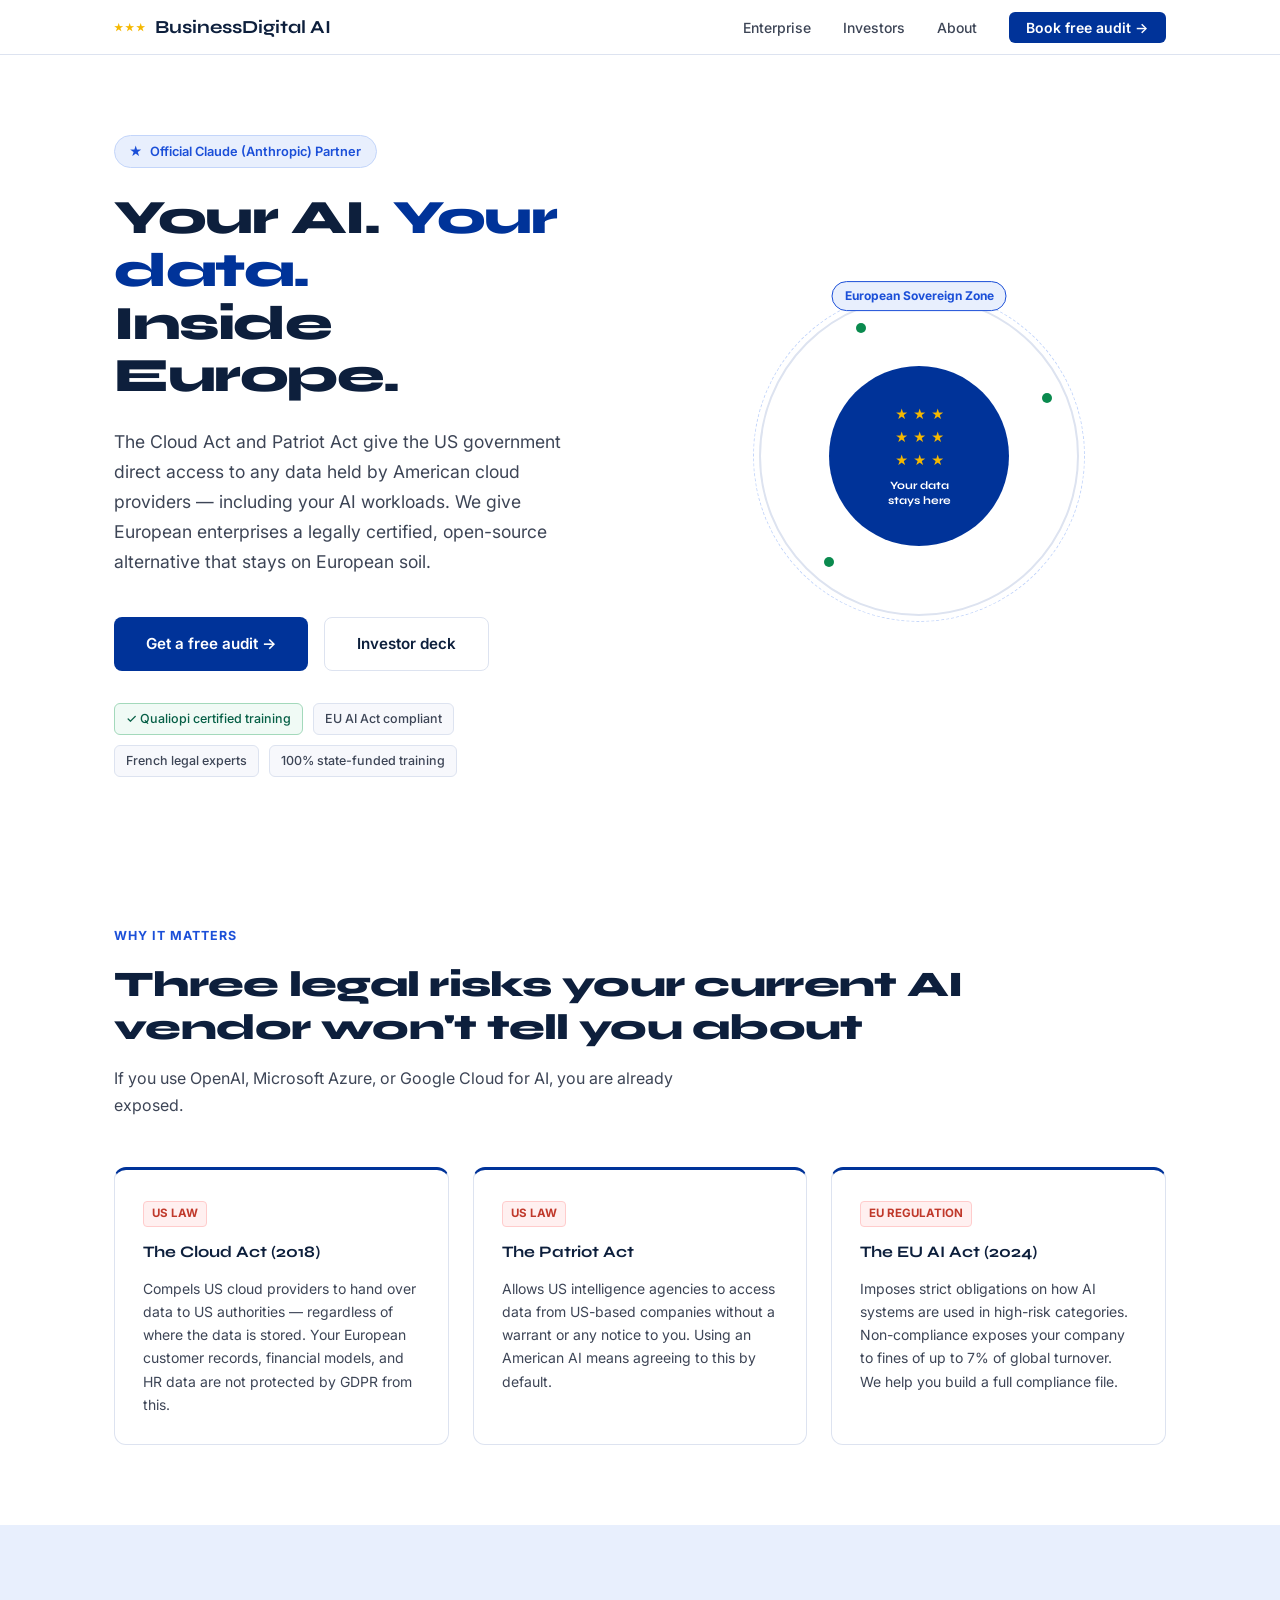
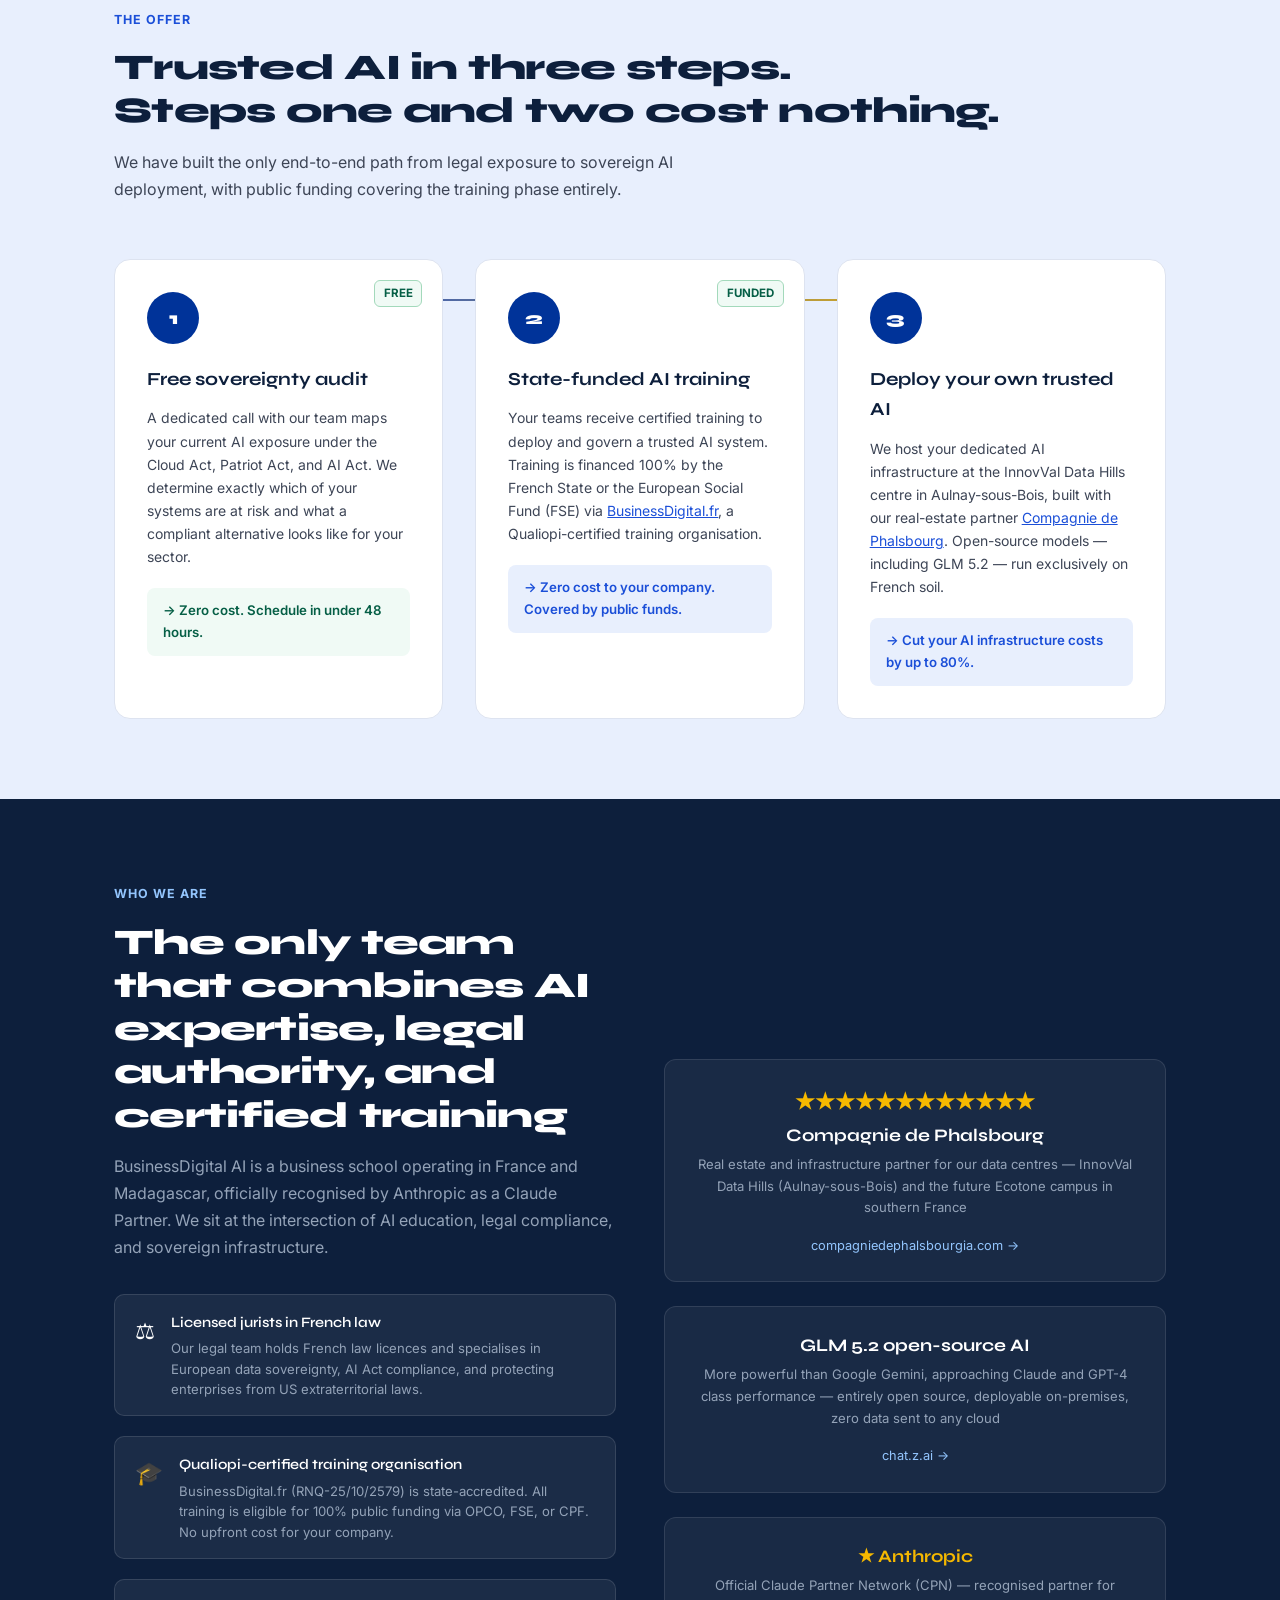
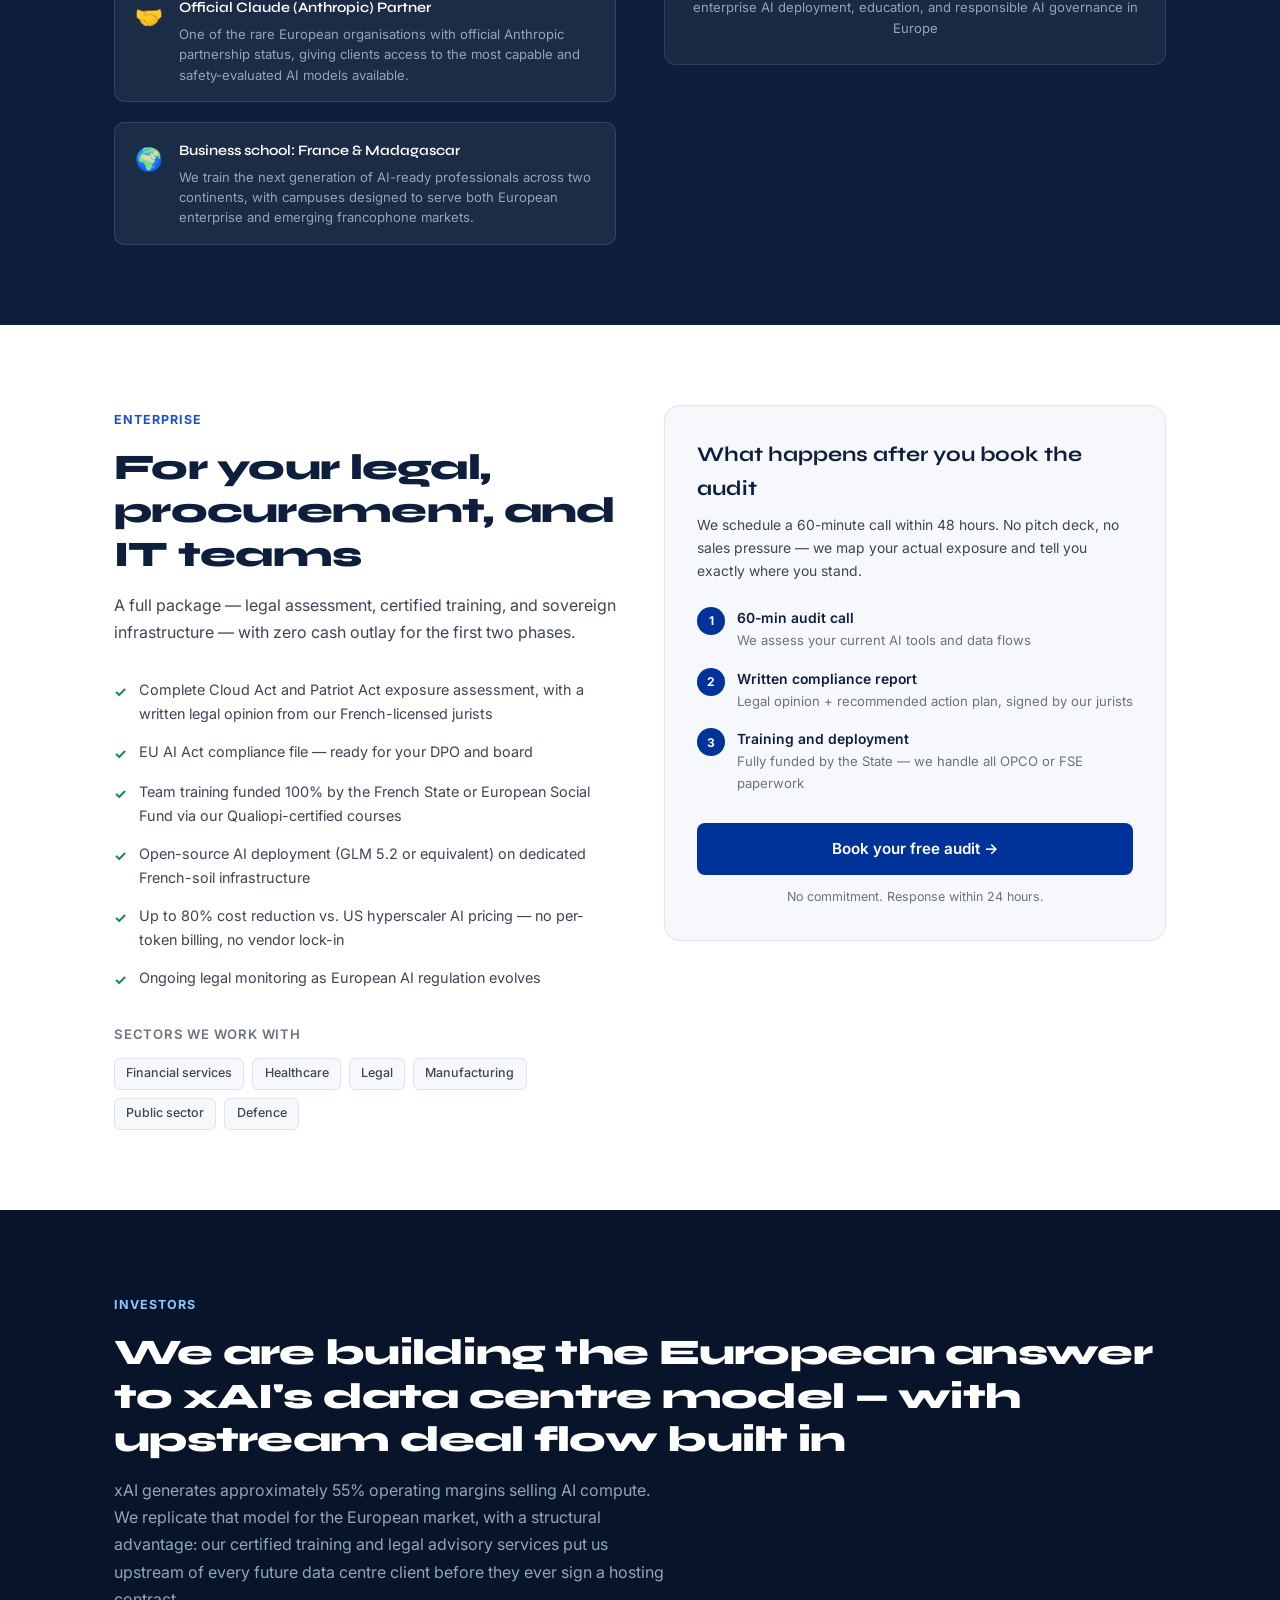
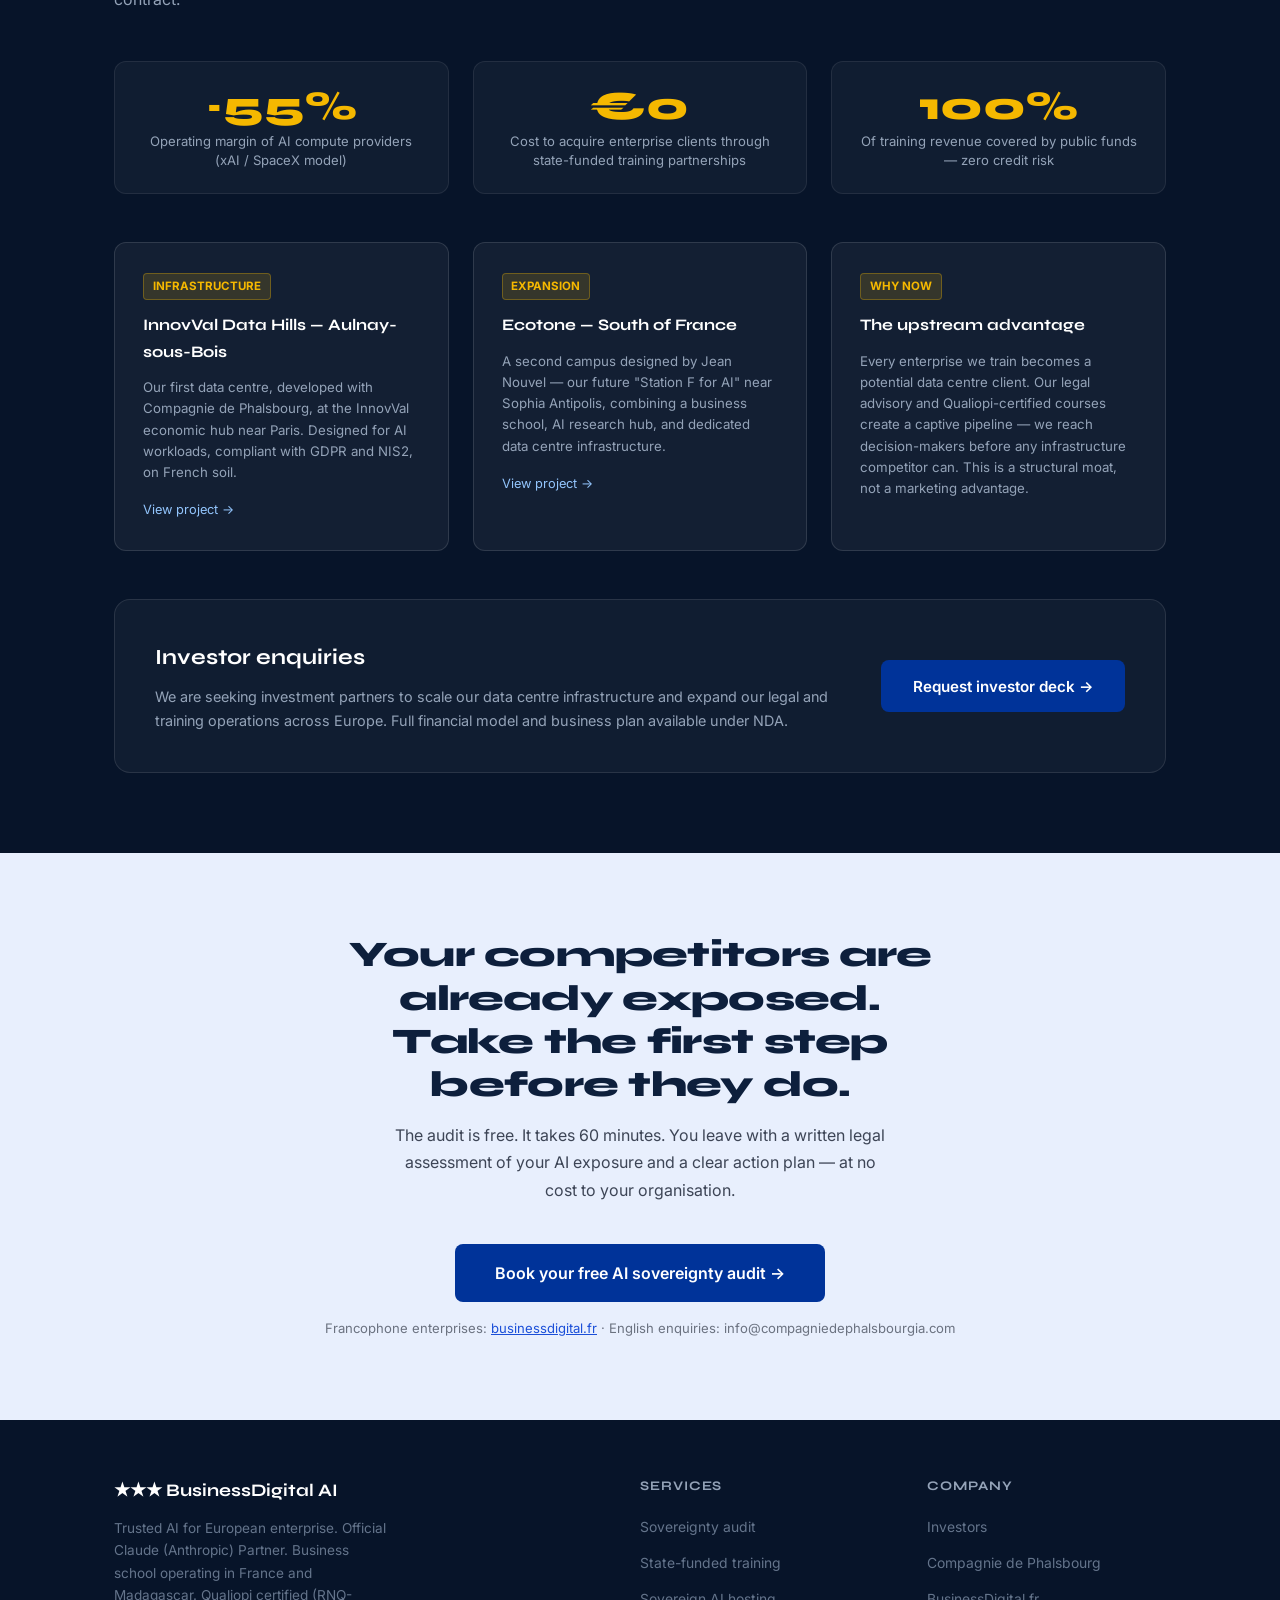
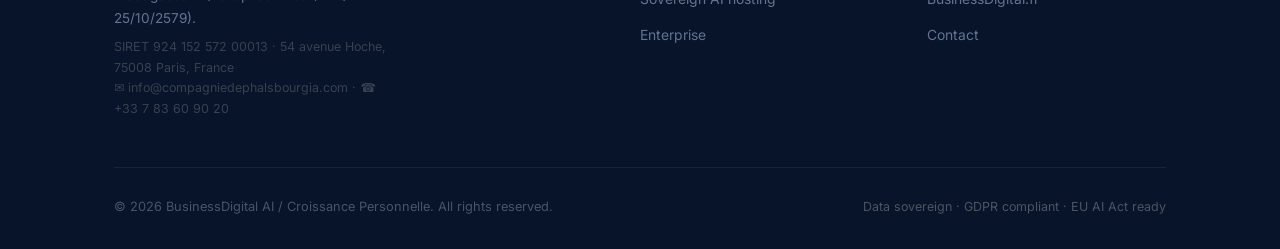
==== index.html @ 19d7f1d3 "feat: initial businessdigitalai.com landing page" ====
<!DOCTYPE html>
<html lang="en">
<head>
<meta charset="UTF-8">
<meta name="viewport" content="width=device-width, initial-scale=1.0">
<title>BusinessDigital AI — Trusted AI for European Enterprise</title>
<link rel="preconnect" href="https://fonts.googleapis.com">
<link rel="preconnect" href="https://fonts.gstatic.com" crossorigin>
<link href="https://fonts.googleapis.com/css2?family=Syne:wght@400;600;700;800&family=Inter:wght@300;400;500;600&display=swap" rel="stylesheet">
<style>
*,*::before,*::after{box-sizing:border-box;margin:0;padding:0}
:root{
  --navy:#0d1f3c;
  --eu-blue:#003399;
  --eu-gold:#f5b800;
  --cobalt:#1b4fd8;
  --sky:#e8effd;
  --paper:#f7f8fc;
  --body:#3d4556;
  --muted:#6b7280;
  --border:#dde3f0;
  --white:#ffffff;
  --green:#0a8a4e;
  --red:#c0392b;
}
html{scroll-behavior:smooth}
body{font-family:'Inter',system-ui,sans-serif;color:var(--navy);background:var(--paper);line-height:1.65;-webkit-font-smoothing:antialiased}
h1,h2,h3,h4,.display{font-family:'Syne',sans-serif}
img{max-width:100%;display:block}
a{color:inherit}

/* Layout */
.container{max-width:1100px;margin:0 auto;padding:0 1.5rem}
.section{padding:5rem 0}
.section--white{background:var(--white)}
.section--sky{background:var(--sky)}
.section--navy{background:var(--navy);color:var(--white)}
.section--dark{background:#071429;color:var(--white)}

/* Nav */
nav{background:var(--white);border-bottom:1px solid var(--border);position:sticky;top:0;z-index:100;padding:.75rem 0}
.nav-inner{display:flex;align-items:center;justify-content:space-between;gap:1.5rem}
.nav-logo{font-family:'Syne',sans-serif;font-weight:700;font-size:1.15rem;color:var(--navy);text-decoration:none;display:flex;align-items:center;gap:.6rem}
.nav-logo .eu-flag{display:flex;align-items:center;gap:2px}
.nav-logo .star{color:var(--eu-gold);font-size:.65rem}
.nav-links{display:flex;align-items:center;gap:2rem;list-style:none}
.nav-links a{text-decoration:none;font-size:.875rem;font-weight:500;color:var(--body);transition:color .15s}
.nav-links a:hover{color:var(--eu-blue)}
.nav-cta{background:var(--eu-blue);color:var(--white)!important;padding:.45rem 1.1rem;border-radius:6px;font-weight:600!important;transition:background .15s!important}
.nav-cta:hover{background:#0028a0!important}

/* Hero */
.hero{padding:5rem 0 4rem;background:var(--white)}
.hero-inner{display:grid;grid-template-columns:1fr 1fr;gap:4rem;align-items:center}
.hero-eyebrow{display:inline-flex;align-items:center;gap:.5rem;background:var(--sky);border:1px solid #c3d5fa;border-radius:100px;padding:.3rem .9rem;font-size:.8rem;font-weight:600;color:var(--cobalt);margin-bottom:1.5rem}
.hero h1{font-size:3rem;font-weight:800;line-height:1.1;color:var(--navy);letter-spacing:-.03em;margin-bottom:1.5rem}
.hero h1 em{font-style:normal;color:var(--eu-blue)}
.hero-sub{font-size:1.1rem;color:var(--body);line-height:1.7;margin-bottom:2.5rem;max-width:480px}
.hero-actions{display:flex;gap:1rem;flex-wrap:wrap}
.btn-primary{background:var(--eu-blue);color:var(--white);padding:.85rem 2rem;border-radius:8px;text-decoration:none;font-weight:600;font-size:.95rem;display:inline-flex;align-items:center;gap:.5rem;transition:background .15s;border:none;cursor:pointer}
.btn-primary:hover{background:#0028a0}
.btn-secondary{background:transparent;color:var(--navy);padding:.85rem 2rem;border-radius:8px;text-decoration:none;font-weight:600;font-size:.95rem;border:1.5px solid var(--border);display:inline-flex;align-items:center;gap:.5rem;transition:border-color .15s}
.btn-secondary:hover{border-color:var(--cobalt)}
.hero-badges{display:flex;flex-wrap:wrap;gap:.6rem;margin-top:2rem}
.badge{display:inline-flex;align-items:center;gap:.35rem;background:var(--paper);border:1px solid var(--border);border-radius:6px;padding:.3rem .7rem;font-size:.78rem;color:var(--body);font-weight:500}
.badge--green{background:#f0faf5;border-color:#a3d9bb;color:#065f46}

/* Shield visual */
.shield-wrap{position:relative;display:flex;align-items:center;justify-content:center}
.shield-outer{width:320px;height:320px;border-radius:50%;border:2px solid var(--border);position:relative;display:flex;align-items:center;justify-content:center;animation:rotate-slow 20s linear infinite}
.shield-outer::before{content:'';position:absolute;inset:-8px;border-radius:50%;border:1.5px dashed #c3d5fa}
.shield-label{position:absolute;top:0;left:50%;transform:translateX(-50%) translateY(-50%);background:var(--sky);border:1.5px solid var(--cobalt);border-radius:100px;padding:.25rem .75rem;font-size:.75rem;font-weight:700;color:var(--cobalt);white-space:nowrap}
.shield-inner{width:180px;height:180px;background:var(--eu-blue);border-radius:50%;display:flex;flex-direction:column;align-items:center;justify-content:center;gap:.5rem;position:relative;z-index:2}
.shield-stars{display:grid;grid-template-columns:repeat(3,1fr);gap:2px;width:52px;place-items:center}
.shield-star{color:var(--eu-gold);font-size:.8rem}
.shield-label-inner{color:var(--white);font-size:.7rem;font-weight:700;text-align:center;line-height:1.3;font-family:'Syne',sans-serif}
.data-dot{position:absolute;width:10px;height:10px;border-radius:50%;background:var(--green)}
@keyframes rotate-slow{from{transform:rotate(0deg)}to{transform:rotate(360deg)}}
.data-dot-1{top:8%;left:30%;animation:pulse-dot 2s ease-in-out infinite}
.data-dot-2{top:30%;right:8%;animation:pulse-dot 2s ease-in-out .5s infinite}
.data-dot-3{bottom:15%;left:20%;animation:pulse-dot 2s ease-in-out 1s infinite}
@keyframes pulse-dot{0%,100%{opacity:.4;transform:scale(.8)}50%{opacity:1;transform:scale(1.2)}}
.threat-cross{position:absolute;width:10px;height:10px;color:var(--red);font-size:1rem;font-weight:700;font-family:'Syne',sans-serif;line-height:1}

/* Threat section */
.threat-grid{display:grid;grid-template-columns:repeat(3,1fr);gap:1.5rem;margin-top:3rem}
.threat-card{background:var(--white);border:1px solid var(--border);border-radius:12px;padding:1.75rem;border-top:3px solid var(--eu-blue)}
.threat-card h3{font-size:1rem;font-weight:700;color:var(--navy);margin-bottom:.75rem}
.threat-card p{font-size:.875rem;color:var(--body);line-height:1.65}
.threat-tag{display:inline-block;background:#fff0f0;border:1px solid #fcc;color:var(--red);border-radius:4px;padding:.15rem .5rem;font-size:.72rem;font-weight:700;margin-bottom:.75rem}

/* 3 steps */
.steps-grid{display:grid;grid-template-columns:repeat(3,1fr);gap:2rem;margin-top:3.5rem;position:relative}
.steps-grid::before{content:'';position:absolute;top:2.5rem;left:15%;right:15%;height:2px;background:linear-gradient(90deg,var(--cobalt) 0%,var(--eu-gold) 100%);z-index:0}
.step-card{background:var(--white);border:1px solid var(--border);border-radius:16px;padding:2rem;position:relative;z-index:1;transition:box-shadow .2s}
.step-card:hover{box-shadow:0 8px 32px rgba(13,31,60,.08)}
.step-number{width:52px;height:52px;border-radius:50%;background:var(--eu-blue);color:var(--white);font-family:'Syne',sans-serif;font-weight:800;font-size:1.1rem;display:flex;align-items:center;justify-content:center;margin-bottom:1.25rem}
.step-free{position:absolute;top:1.25rem;right:1.25rem;background:#f0faf5;border:1px solid #a3d9bb;color:#065f46;border-radius:6px;padding:.2rem .55rem;font-size:.72rem;font-weight:700}
.step-card h3{font-size:1.15rem;font-weight:700;color:var(--navy);margin-bottom:.75rem}
.step-card p{font-size:.875rem;color:var(--body);line-height:1.65}
.step-saving{margin-top:1.25rem;padding:.75rem 1rem;background:var(--sky);border-radius:8px;font-size:.83rem;color:var(--cobalt);font-weight:600}

/* Why us */
.why-grid{display:grid;grid-template-columns:1fr 1fr;gap:3rem;align-items:center}
.credential-list{display:flex;flex-direction:column;gap:1.25rem;margin-top:2rem}
.credential{display:flex;align-items:flex-start;gap:1rem;padding:1rem 1.25rem;background:rgba(255,255,255,.06);border:1px solid rgba(255,255,255,.12);border-radius:10px}
.credential-icon{font-size:1.4rem;flex-shrink:0;margin-top:2px}
.credential h4{font-size:.9rem;font-weight:600;color:var(--white);margin-bottom:.25rem}
.credential p{font-size:.82rem;color:#94a3b8;line-height:1.55}
.partner-logos{display:flex;flex-direction:column;gap:1.5rem}
.partner-logo-card{background:rgba(255,255,255,.05);border:1px solid rgba(255,255,255,.1);border-radius:12px;padding:1.5rem;text-align:center}
.partner-logo-card .partner-name{font-family:'Syne',sans-serif;font-weight:700;font-size:1.1rem;color:var(--white)}
.partner-logo-card .partner-desc{font-size:.82rem;color:#94a3b8;margin-top:.25rem}

/* Enterprise */
.enterprise-split{display:grid;grid-template-columns:1fr 1fr;gap:3rem;align-items:start}
.feature-list{list-style:none;display:flex;flex-direction:column;gap:.9rem;margin-top:2rem}
.feature-list li{display:flex;align-items:flex-start;gap:.75rem;font-size:.9rem;color:var(--body)}
.feature-list li::before{content:'✓';color:var(--green);font-weight:700;flex-shrink:0;margin-top:2px}
.cta-block{background:var(--sky);border:1.5px solid #c3d5fa;border-radius:16px;padding:2rem;margin-top:2rem}
.cta-block h3{font-size:1.2rem;font-weight:700;color:var(--navy);margin-bottom:.5rem}
.cta-block p{font-size:.875rem;color:var(--body);margin-bottom:1.5rem}

/* Investor */
.investor-grid{display:grid;grid-template-columns:repeat(3,1fr);gap:1.5rem;margin-top:3rem}
.inv-card{background:rgba(255,255,255,.05);border:1px solid rgba(255,255,255,.12);border-radius:12px;padding:1.75rem}
.inv-card h3{font-size:1rem;font-weight:700;color:var(--white);margin-bottom:.75rem}
.inv-card p{font-size:.83rem;color:#94a3b8;line-height:1.6}
.inv-card .inv-tag{display:inline-block;background:rgba(245,184,0,.15);border:1px solid rgba(245,184,0,.3);color:var(--eu-gold);border-radius:4px;padding:.2rem .55rem;font-size:.72rem;font-weight:700;margin-bottom:.75rem}
.stat-row{display:grid;grid-template-columns:repeat(3,1fr);gap:1.5rem;margin-top:3rem;text-align:center}
.stat-block{padding:1.5rem;background:rgba(255,255,255,.04);border-radius:12px;border:1px solid rgba(255,255,255,.08)}
.stat-num{font-family:'Syne',sans-serif;font-size:2.5rem;font-weight:800;color:var(--eu-gold);line-height:1}
.stat-label{font-size:.82rem;color:#94a3b8;margin-top:.4rem;line-height:1.4}

/* Section labels */
.section-label{display:inline-block;font-size:.78rem;font-weight:700;letter-spacing:.08em;text-transform:uppercase;color:var(--cobalt);margin-bottom:1rem}
.section-label--white{color:#93c5fd}
.section-h2{font-size:2.25rem;font-weight:800;line-height:1.2;color:var(--navy);letter-spacing:-.02em;margin-bottom:1rem}
.section-h2--white{color:var(--white)}
.section-sub{font-size:1rem;color:var(--body);max-width:560px;line-height:1.7}
.section-sub--white{color:#94a3b8}

/* Footer */
footer{background:#071429;padding:3.5rem 0 2rem}
.footer-inner{display:grid;grid-template-columns:2fr 1fr 1fr;gap:3rem;margin-bottom:3rem}
.footer-brand p{font-size:.85rem;color:#64748b;margin-top:.75rem;line-height:1.65;max-width:280px}
.footer-col h4{font-size:.82rem;font-weight:700;color:#94a3b8;text-transform:uppercase;letter-spacing:.07em;margin-bottom:1rem}
.footer-col ul{list-style:none;display:flex;flex-direction:column;gap:.6rem}
.footer-col ul a{text-decoration:none;font-size:.87rem;color:#64748b;transition:color .15s}
.footer-col ul a:hover{color:var(--white)}
.footer-bottom{border-top:1px solid rgba(255,255,255,.07);padding-top:1.75rem;display:flex;justify-content:space-between;align-items:center;flex-wrap:wrap;gap:1rem}
.footer-bottom p{font-size:.8rem;color:#475569}

/* Mobile */
@media(max-width:768px){
.hero-inner,.threat-grid,.steps-grid,.why-grid,.enterprise-split,.investor-grid,.stat-row,.footer-inner{grid-template-columns:1fr}
.hero h1{font-size:2.1rem}
.shield-wrap{display:none}
.steps-grid::before{display:none}
nav{padding:.6rem 0}
.nav-links{display:none}
}
</style>
</head>
<body>

<!-- NAV -->
<nav>
  <div class="container">
    <div class="nav-inner">
      <a href="#" class="nav-logo">
        <span class="eu-flag">
          <span class="star">★</span><span class="star">★</span><span class="star">★</span>
        </span>
        BusinessDigital AI
      </a>
      <ul class="nav-links">
        <li><a href="#enterprise">Enterprise</a></li>
        <li><a href="#investors">Investors</a></li>
        <li><a href="#about">About</a></li>
        <li><a href="https://businessdigital.fr" target="_blank" class="nav-cta">Book free audit →</a></li>
      </ul>
    </div>
  </div>
</nav>

<!-- HERO -->
<section class="hero">
  <div class="container">
    <div class="hero-inner">
      <div>
        <span class="hero-eyebrow">
          <span>★</span> Official Claude (Anthropic) Partner
        </span>
        <h1>Your AI. <em>Your data.</em><br>Inside Europe.</h1>
        <p class="hero-sub">The Cloud Act and Patriot Act give the US government direct access to any data held by American cloud providers — including your AI workloads. We give European enterprises a legally certified, open-source alternative that stays on European soil.</p>
        <div class="hero-actions">
          <a href="https://businessdigital.fr/contact" class="btn-primary">Get a free audit →</a>
          <a href="#investors" class="btn-secondary">Investor deck</a>
        </div>
        <div class="hero-badges">
          <span class="badge badge--green">✓ Qualiopi certified training</span>
          <span class="badge">EU AI Act compliant</span>
          <span class="badge">French legal experts</span>
          <span class="badge">100% state-funded training</span>
        </div>
      </div>
      <div class="shield-wrap">
        <div class="shield-outer">
          <div class="shield-inner">
            <div class="shield-stars">
              <span class="shield-star">★</span><span class="shield-star">★</span><span class="shield-star">★</span>
              <span class="shield-star">★</span><span class="shield-star">★</span><span class="shield-star">★</span>
              <span class="shield-star">★</span><span class="shield-star">★</span><span class="shield-star">★</span>
            </div>
            <span class="shield-label-inner">Your data<br>stays here</span>
          </div>
          <div class="data-dot data-dot-1" title="Secure data"></div>
          <div class="data-dot data-dot-2" title="Secure data"></div>
          <div class="data-dot data-dot-3" title="Secure data"></div>
        </div>
        <span class="shield-label">European Sovereign Zone</span>
      </div>
    </div>
  </div>
</section>

<!-- THREAT -->
<section class="section section--white">
  <div class="container">
    <span class="section-label">Why it matters</span>
    <h2 class="section-h2">Three legal risks your current AI vendor won't tell you about</h2>
    <p class="section-sub">If you use OpenAI, Microsoft Azure, or Google Cloud for AI, you are already exposed.</p>
    <div class="threat-grid">
      <div class="threat-card">
        <span class="threat-tag">US LAW</span>
        <h3>The Cloud Act (2018)</h3>
        <p>Compels US cloud providers to hand over data to US authorities — regardless of where the data is stored. Your European customer records, financial models, and HR data are not protected by GDPR from this.</p>
      </div>
      <div class="threat-card">
        <span class="threat-tag">US LAW</span>
        <h3>The Patriot Act</h3>
        <p>Allows US intelligence agencies to access data from US-based companies without a warrant or any notice to you. Using an American AI means agreeing to this by default.</p>
      </div>
      <div class="threat-card">
        <span class="threat-tag">EU REGULATION</span>
        <h3>The EU AI Act (2024)</h3>
        <p>Imposes strict obligations on how AI systems are used in high-risk categories. Non-compliance exposes your company to fines of up to 7% of global turnover. We help you build a full compliance file.</p>
      </div>
    </div>
  </div>
</section>

<!-- 3 STEPS -->
<section class="section section--sky" id="offer">
  <div class="container">
    <span class="section-label">The offer</span>
    <h2 class="section-h2">Trusted AI in three steps.<br>Steps one and two cost nothing.</h2>
    <p class="section-sub">We have built the only end-to-end path from legal exposure to sovereign AI deployment, with public funding covering the training phase entirely.</p>
    <div class="steps-grid">
      <div class="step-card">
        <span class="step-free">FREE</span>
        <div class="step-number">1</div>
        <h3>Free sovereignty audit</h3>
        <p>A dedicated call with our team maps your current AI exposure under the Cloud Act, Patriot Act, and AI Act. We determine exactly which of your systems are at risk and what a compliant alternative looks like for your sector.</p>
        <div class="step-saving" style="background:#f0faf5;color:#065f46;">→ Zero cost. Schedule in under 48 hours.</div>
      </div>
      <div class="step-card">
        <span class="step-free">FUNDED</span>
        <div class="step-number">2</div>
        <h3>State-funded AI training</h3>
        <p>Your teams receive certified training to deploy and govern a trusted AI system. Training is financed 100% by the French State or the European Social Fund (FSE) via <a href="https://businessdigital.fr" style="color:var(--cobalt)">BusinessDigital.fr</a>, a Qualiopi-certified training organisation.</p>
        <div class="step-saving">→ Zero cost to your company. Covered by public funds.</div>
      </div>
      <div class="step-card">
        <div class="step-number">3</div>
        <h3>Deploy your own trusted AI</h3>
        <p>We host your dedicated AI infrastructure at the InnovVal Data Hills centre in Aulnay-sous-Bois, built with our real-estate partner <a href="https://compagniedephalsbourgia.com" style="color:var(--cobalt)">Compagnie de Phalsbourg</a>. Open-source models — including GLM 5.2 — run exclusively on French soil.</p>
        <div class="step-saving">→ Cut your AI infrastructure costs by up to 80%.</div>
      </div>
    </div>
  </div>
</section>

<!-- ABOUT / WHY US -->
<section class="section section--navy" id="about">
  <div class="container">
    <div class="why-grid">
      <div>
        <span class="section-label section-label--white">Who we are</span>
        <h2 class="section-h2 section-h2--white">The only team that combines AI expertise, legal authority, and certified training</h2>
        <p class="section-sub section-sub--white" style="margin-top:1rem">BusinessDigital AI is a business school operating in France and Madagascar, officially recognised by Anthropic as a Claude Partner. We sit at the intersection of AI education, legal compliance, and sovereign infrastructure.</p>
        <div class="credential-list">
          <div class="credential">
            <span class="credential-icon">⚖️</span>
            <div>
              <h4>Licensed jurists in French law</h4>
              <p>Our legal team holds French law licences and specialises in European data sovereignty, AI Act compliance, and protecting enterprises from US extraterritorial laws.</p>
            </div>
          </div>
          <div class="credential">
            <span class="credential-icon">🎓</span>
            <div>
              <h4>Qualiopi-certified training organisation</h4>
              <p>BusinessDigital.fr (RNQ-25/10/2579) is state-accredited. All training is eligible for 100% public funding via OPCO, FSE, or CPF. No upfront cost for your company.</p>
            </div>
          </div>
          <div class="credential">
            <span class="credential-icon">🤝</span>
            <div>
              <h4>Official Claude (Anthropic) Partner</h4>
              <p>One of the rare European organisations with official Anthropic partnership status, giving clients access to the most capable and safety-evaluated AI models available.</p>
            </div>
          </div>
          <div class="credential">
            <span class="credential-icon">🌍</span>
            <div>
              <h4>Business school: France & Madagascar</h4>
              <p>We train the next generation of AI-ready professionals across two continents, with campuses designed to serve both European enterprise and emerging francophone markets.</p>
            </div>
          </div>
        </div>
      </div>
      <div class="partner-logos">
        <div class="partner-logo-card">
          <div class="partner-name" style="font-size:1.4rem;color:var(--eu-gold)">★★★★★★★★★★★★</div>
          <div class="partner-name">Compagnie de Phalsbourg</div>
          <div class="partner-desc">Real estate and infrastructure partner for our data centres — InnovVal Data Hills (Aulnay-sous-Bois) and the future Ecotone campus in southern France</div>
          <a href="https://compagniedephalsbourgia.com" style="display:inline-block;margin-top:1rem;font-size:.8rem;color:#93c5fd;text-decoration:none">compagniedephalsbourgia.com →</a>
        </div>
        <div class="partner-logo-card">
          <div class="partner-name">GLM 5.2 open-source AI</div>
          <div class="partner-desc">More powerful than Google Gemini, approaching Claude and GPT-4 class performance — entirely open source, deployable on-premises, zero data sent to any cloud</div>
          <a href="https://chat.z.ai" target="_blank" style="display:inline-block;margin-top:1rem;font-size:.8rem;color:#93c5fd;text-decoration:none">chat.z.ai →</a>
        </div>
        <div class="partner-logo-card">
          <div class="partner-name" style="color:var(--eu-gold)">★ Anthropic</div>
          <div class="partner-desc">Official Claude Partner Network (CPN) — recognised partner for enterprise AI deployment, education, and responsible AI governance in Europe</div>
        </div>
      </div>
    </div>
  </div>
</section>

<!-- ENTERPRISE -->
<section class="section section--white" id="enterprise">
  <div class="container">
    <div class="enterprise-split">
      <div>
        <span class="section-label">Enterprise</span>
        <h2 class="section-h2">For your legal, procurement, and IT teams</h2>
        <p class="section-sub">A full package — legal assessment, certified training, and sovereign infrastructure — with zero cash outlay for the first two phases.</p>
        <ul class="feature-list">
          <li>Complete Cloud Act and Patriot Act exposure assessment, with a written legal opinion from our French-licensed jurists</li>
          <li>EU AI Act compliance file — ready for your DPO and board</li>
          <li>Team training funded 100% by the French State or European Social Fund via our Qualiopi-certified courses</li>
          <li>Open-source AI deployment (GLM 5.2 or equivalent) on dedicated French-soil infrastructure</li>
          <li>Up to 80% cost reduction vs. US hyperscaler AI pricing — no per-token billing, no vendor lock-in</li>
          <li>Ongoing legal monitoring as European AI regulation evolves</li>
        </ul>
        <div style="margin-top:2rem">
          <p style="font-size:.82rem;font-weight:600;color:var(--muted);text-transform:uppercase;letter-spacing:.06em;margin-bottom:.75rem">Sectors we work with</p>
          <div style="display:flex;flex-wrap:wrap;gap:.5rem">
            <span class="badge">Financial services</span>
            <span class="badge">Healthcare</span>
            <span class="badge">Legal</span>
            <span class="badge">Manufacturing</span>
            <span class="badge">Public sector</span>
            <span class="badge">Defence</span>
          </div>
        </div>
      </div>
      <div>
        <div style="background:var(--paper);border:1px solid var(--border);border-radius:16px;padding:2rem;">
          <h3 style="font-family:'Syne',sans-serif;font-size:1.3rem;font-weight:700;margin-bottom:.5rem">What happens after you book the audit</h3>
          <p style="font-size:.87rem;color:var(--body);line-height:1.65;margin-bottom:1.5rem">We schedule a 60-minute call within 48 hours. No pitch deck, no sales pressure — we map your actual exposure and tell you exactly where you stand.</p>
          <div style="display:flex;flex-direction:column;gap:1rem;margin-bottom:1.75rem">
            <div style="display:flex;align-items:flex-start;gap:.75rem">
              <div style="width:28px;height:28px;border-radius:50%;background:var(--eu-blue);color:white;font-size:.75rem;font-weight:700;display:flex;align-items:center;justify-content:center;flex-shrink:0">1</div>
              <div><p style="font-size:.87rem;font-weight:600;color:var(--navy)">60-min audit call</p><p style="font-size:.82rem;color:var(--muted)">We assess your current AI tools and data flows</p></div>
            </div>
            <div style="display:flex;align-items:flex-start;gap:.75rem">
              <div style="width:28px;height:28px;border-radius:50%;background:var(--eu-blue);color:white;font-size:.75rem;font-weight:700;display:flex;align-items:center;justify-content:center;flex-shrink:0">2</div>
              <div><p style="font-size:.87rem;font-weight:600;color:var(--navy)">Written compliance report</p><p style="font-size:.82rem;color:var(--muted)">Legal opinion + recommended action plan, signed by our jurists</p></div>
            </div>
            <div style="display:flex;align-items:flex-start;gap:.75rem">
              <div style="width:28px;height:28px;border-radius:50%;background:var(--eu-blue);color:white;font-size:.75rem;font-weight:700;display:flex;align-items:center;justify-content:center;flex-shrink:0">3</div>
              <div><p style="font-size:.87rem;font-weight:600;color:var(--navy)">Training and deployment</p><p style="font-size:.82rem;color:var(--muted)">Fully funded by the State — we handle all OPCO or FSE paperwork</p></div>
            </div>
          </div>
          <a href="https://businessdigital.fr/contact" class="btn-primary" style="width:100%;justify-content:center">Book your free audit →</a>
          <p style="font-size:.78rem;color:var(--muted);text-align:center;margin-top:.75rem">No commitment. Response within 24 hours.</p>
        </div>
      </div>
    </div>
  </div>
</section>

<!-- INVESTOR -->
<section class="section section--dark" id="investors">
  <div class="container">
    <span class="section-label section-label--white">Investors</span>
    <h2 class="section-h2 section-h2--white">We are building the European answer to xAI's data centre model — with upstream deal flow built in</h2>
    <p class="section-sub section-sub--white">xAI generates approximately 55% operating margins selling AI compute. We replicate that model for the European market, with a structural advantage: our certified training and legal advisory services put us upstream of every future data centre client before they ever sign a hosting contract.</p>

    <div class="stat-row">
      <div class="stat-block">
        <div class="stat-num">~55%</div>
        <div class="stat-label">Operating margin of AI compute providers (xAI / SpaceX model)</div>
      </div>
      <div class="stat-block">
        <div class="stat-num">€0</div>
        <div class="stat-label">Cost to acquire enterprise clients through state-funded training partnerships</div>
      </div>
      <div class="stat-block">
        <div class="stat-num">100%</div>
        <div class="stat-label">Of training revenue covered by public funds — zero credit risk</div>
      </div>
    </div>

    <div class="investor-grid">
      <div class="inv-card">
        <span class="inv-tag">INFRASTRUCTURE</span>
        <h3>InnovVal Data Hills — Aulnay-sous-Bois</h3>
        <p>Our first data centre, developed with Compagnie de Phalsbourg, at the InnovVal economic hub near Paris. Designed for AI workloads, compliant with GDPR and NIS2, on French soil.</p>
        <a href="https://www.aulnay-sous-bois.fr/grands-projets/val-francilia/innovval-le-pole-economique-de-demain/" target="_blank" style="display:inline-block;margin-top:1rem;font-size:.8rem;color:#93c5fd;text-decoration:none">View project →</a>
      </div>
      <div class="inv-card">
        <span class="inv-tag">EXPANSION</span>
        <h3>Ecotone — South of France</h3>
        <p>A second campus designed by Jean Nouvel — our future "Station F for AI" near Sophia Antipolis, combining a business school, AI research hub, and dedicated data centre infrastructure.</p>
        <a href="https://www.lesechos.fr/pme-regions/provence-alpes-cote-dazur/ecotone-un-projet-ecolo-de-bureaux-signe-jean-nouvel-238106" target="_blank" style="display:inline-block;margin-top:1rem;font-size:.8rem;color:#93c5fd;text-decoration:none">View project →</a>
      </div>
      <div class="inv-card">
        <span class="inv-tag">WHY NOW</span>
        <h3>The upstream advantage</h3>
        <p>Every enterprise we train becomes a potential data centre client. Our legal advisory and Qualiopi-certified courses create a captive pipeline — we reach decision-makers before any infrastructure competitor can. This is a structural moat, not a marketing advantage.</p>
      </div>
    </div>

    <div style="margin-top:3rem;background:rgba(255,255,255,.04);border:1px solid rgba(255,255,255,.1);border-radius:16px;padding:2.5rem;display:grid;grid-template-columns:1fr auto;gap:2rem;align-items:center">
      <div>
        <h3 style="font-family:'Syne',sans-serif;font-size:1.35rem;font-weight:700;color:var(--white);margin-bottom:.6rem">Investor enquiries</h3>
        <p style="font-size:.9rem;color:#94a3b8;line-height:1.65">We are seeking investment partners to scale our data centre infrastructure and expand our legal and training operations across Europe. Full financial model and business plan available under NDA.</p>
      </div>
      <div style="flex-shrink:0">
        <a href="mailto:info@compagniedephalsbourgia.com?subject=Investor%20enquiry%20—%20BusinessDigital%20AI" class="btn-primary">Request investor deck →</a>
      </div>
    </div>
  </div>
</section>

<!-- FINAL CTA -->
<section class="section section--sky">
  <div class="container" style="text-align:center">
    <h2 class="section-h2" style="max-width:600px;margin:0 auto 1rem">Your competitors are already exposed. Take the first step before they do.</h2>
    <p style="font-size:1rem;color:var(--body);max-width:500px;margin:0 auto 2.5rem;line-height:1.7">The audit is free. It takes 60 minutes. You leave with a written legal assessment of your AI exposure and a clear action plan — at no cost to your organisation.</p>
    <a href="https://businessdigital.fr/contact" class="btn-primary" style="font-size:1rem;padding:1rem 2.5rem">Book your free AI sovereignty audit →</a>
    <p style="font-size:.82rem;color:var(--muted);margin-top:1rem">Francophone enterprises: <a href="https://businessdigital.fr" style="color:var(--cobalt)">businessdigital.fr</a> · English enquiries: info@compagniedephalsbourgia.com</p>
  </div>
</section>

<!-- FOOTER -->
<footer>
  <div class="container">
    <div class="footer-inner">
      <div class="footer-brand">
        <div style="font-family:'Syne',sans-serif;font-weight:700;color:white;font-size:1.1rem">★★★ BusinessDigital AI</div>
        <p>Trusted AI for European enterprise. Official Claude (Anthropic) Partner. Business school operating in France and Madagascar. Qualiopi certified (RNQ-25/10/2579).</p>
        <p style="margin-top:.5rem;font-size:.78rem;color:#374151">SIRET 924 152 572 00013 · 54 avenue Hoche, 75008 Paris, France<br>✉ info@compagniedephalsbourgia.com · ☎ +33 7 83 60 90 20</p>
      </div>
      <div class="footer-col">
        <h4>Services</h4>
        <ul>
          <li><a href="#offer">Sovereignty audit</a></li>
          <li><a href="#offer">State-funded training</a></li>
          <li><a href="#offer">Sovereign AI hosting</a></li>
          <li><a href="#enterprise">Enterprise</a></li>
        </ul>
      </div>
      <div class="footer-col">
        <h4>Company</h4>
        <ul>
          <li><a href="#investors">Investors</a></li>
          <li><a href="https://compagniedephalsbourgia.com" target="_blank">Compagnie de Phalsbourg</a></li>
          <li><a href="https://businessdigital.fr" target="_blank">BusinessDigital.fr</a></li>
          <li><a href="mailto:info@compagniedephalsbourgia.com">Contact</a></li>
        </ul>
      </div>
    </div>
    <div class="footer-bottom">
      <p>© 2026 BusinessDigital AI / Croissance Personnelle. All rights reserved.</p>
      <p style="color:#4b5563;font-size:.78rem">Data sovereign · GDPR compliant · EU AI Act ready</p>
    </div>
  </div>
</footer>

</body>
</html>
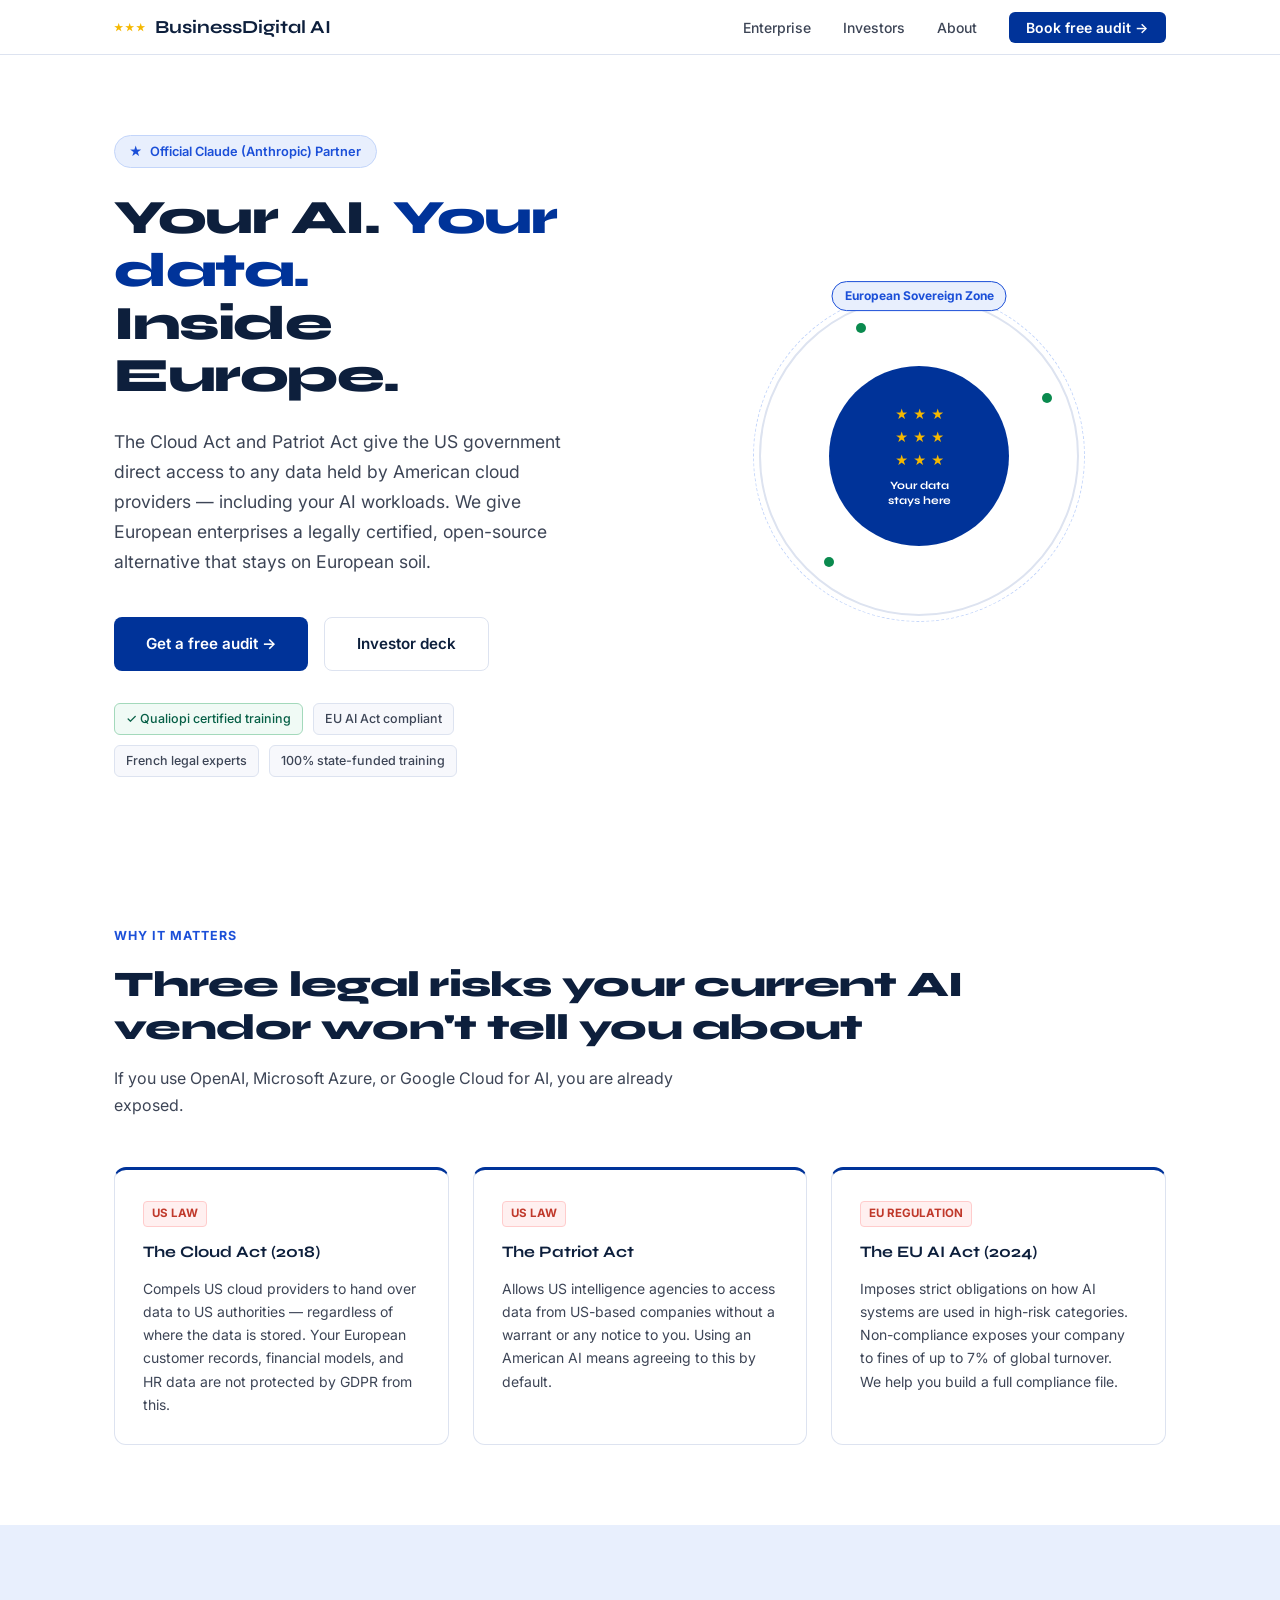
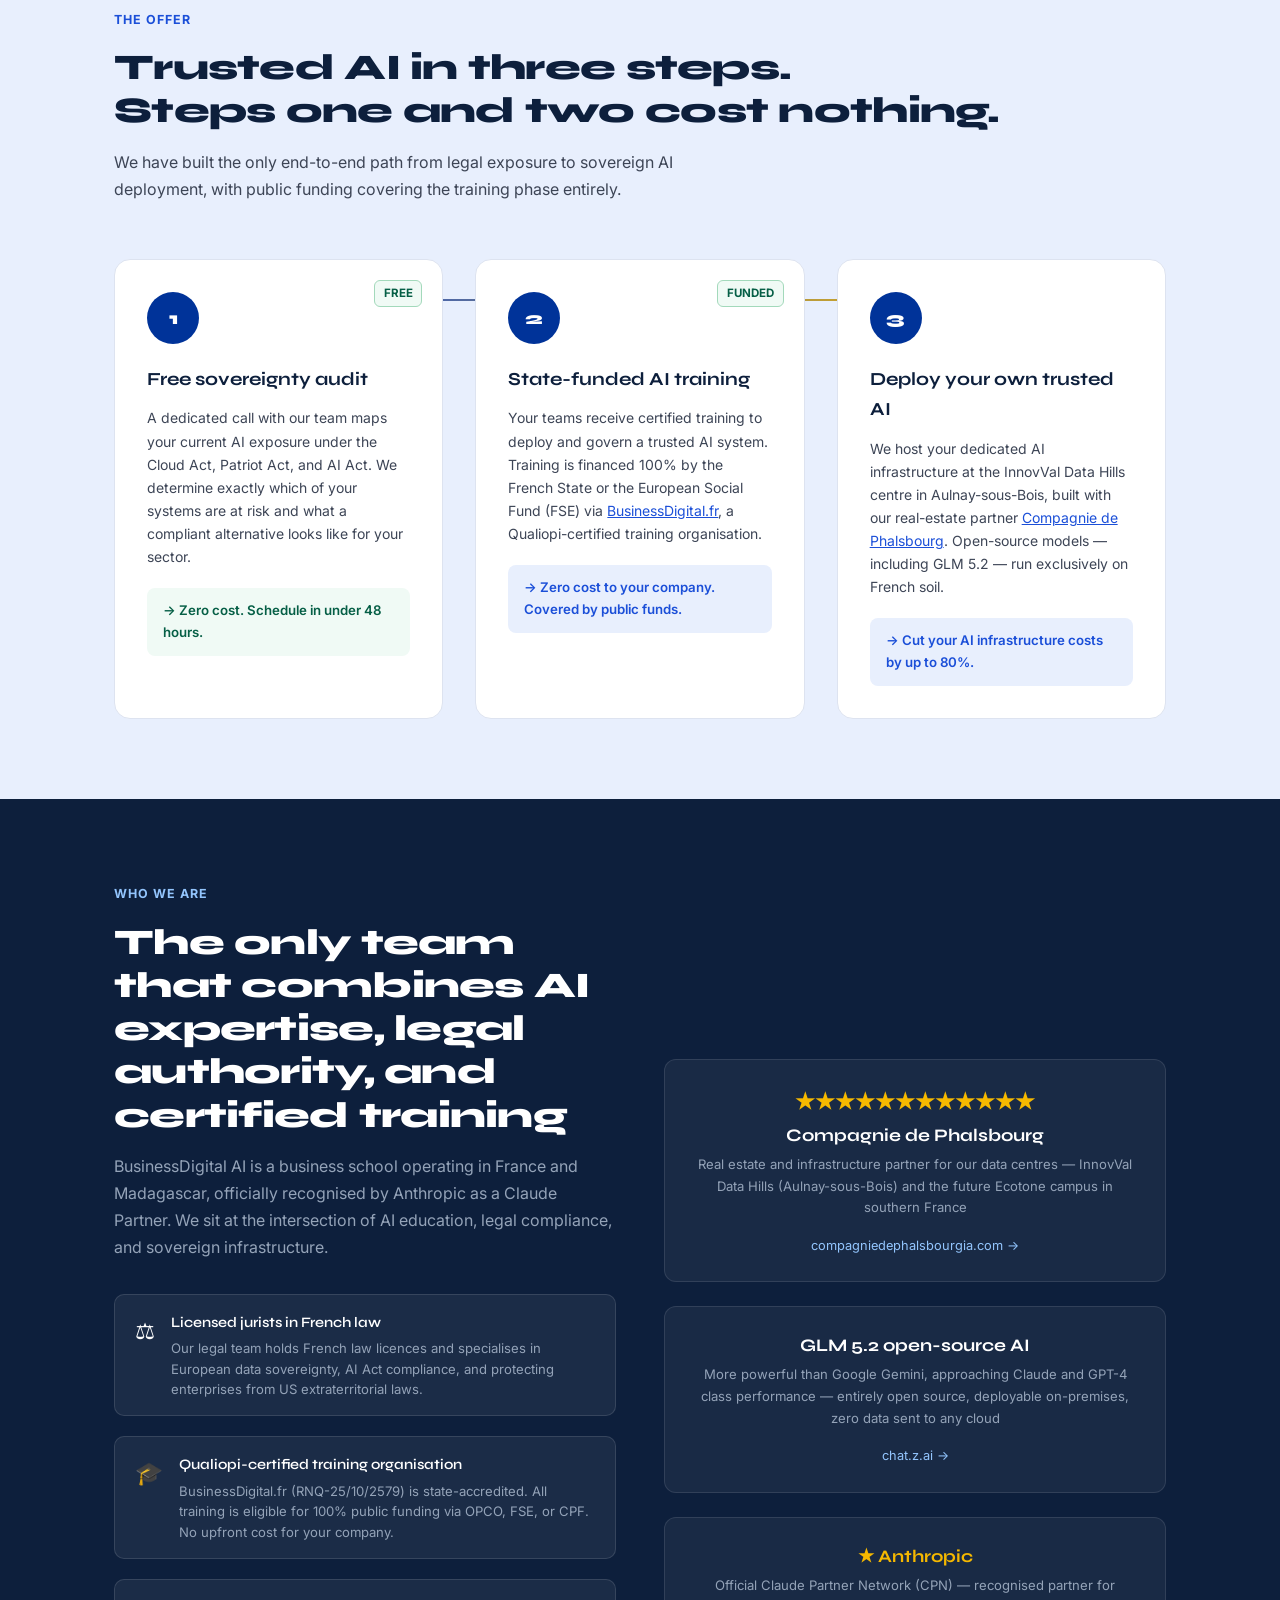
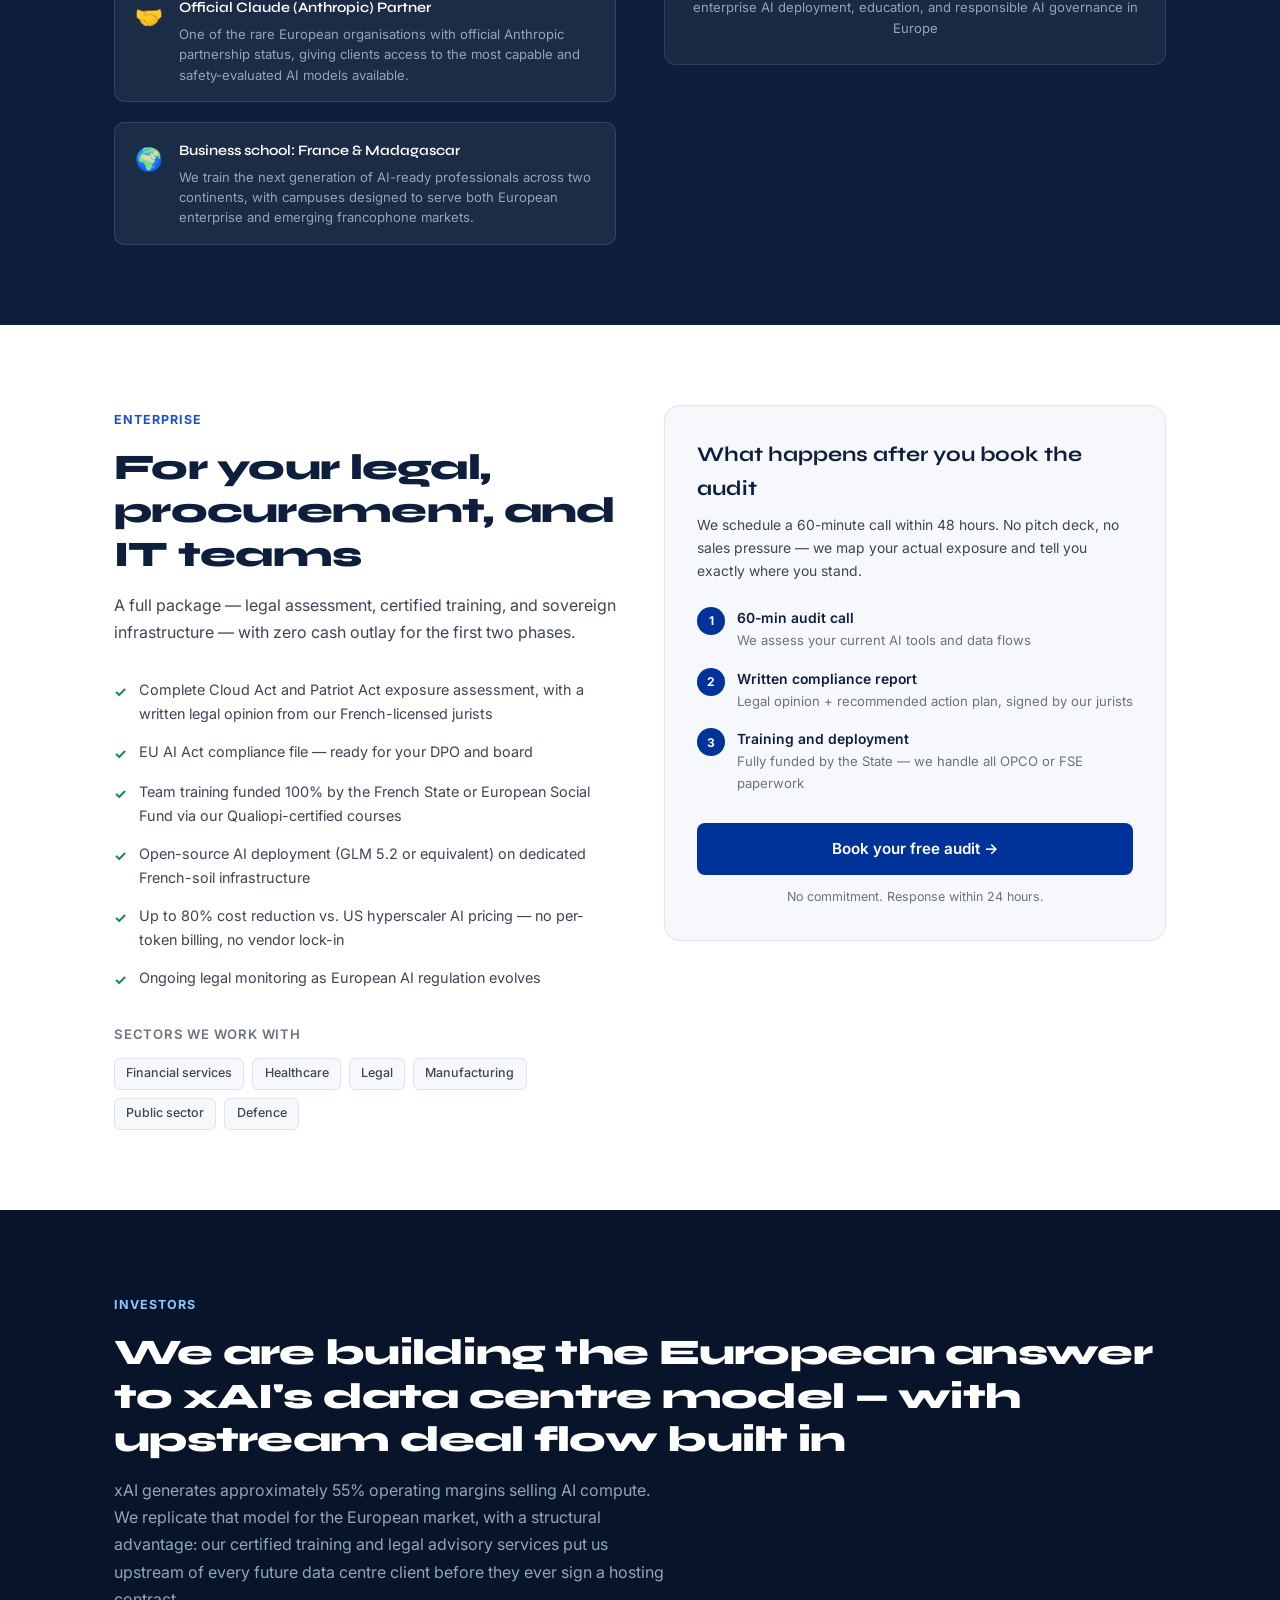
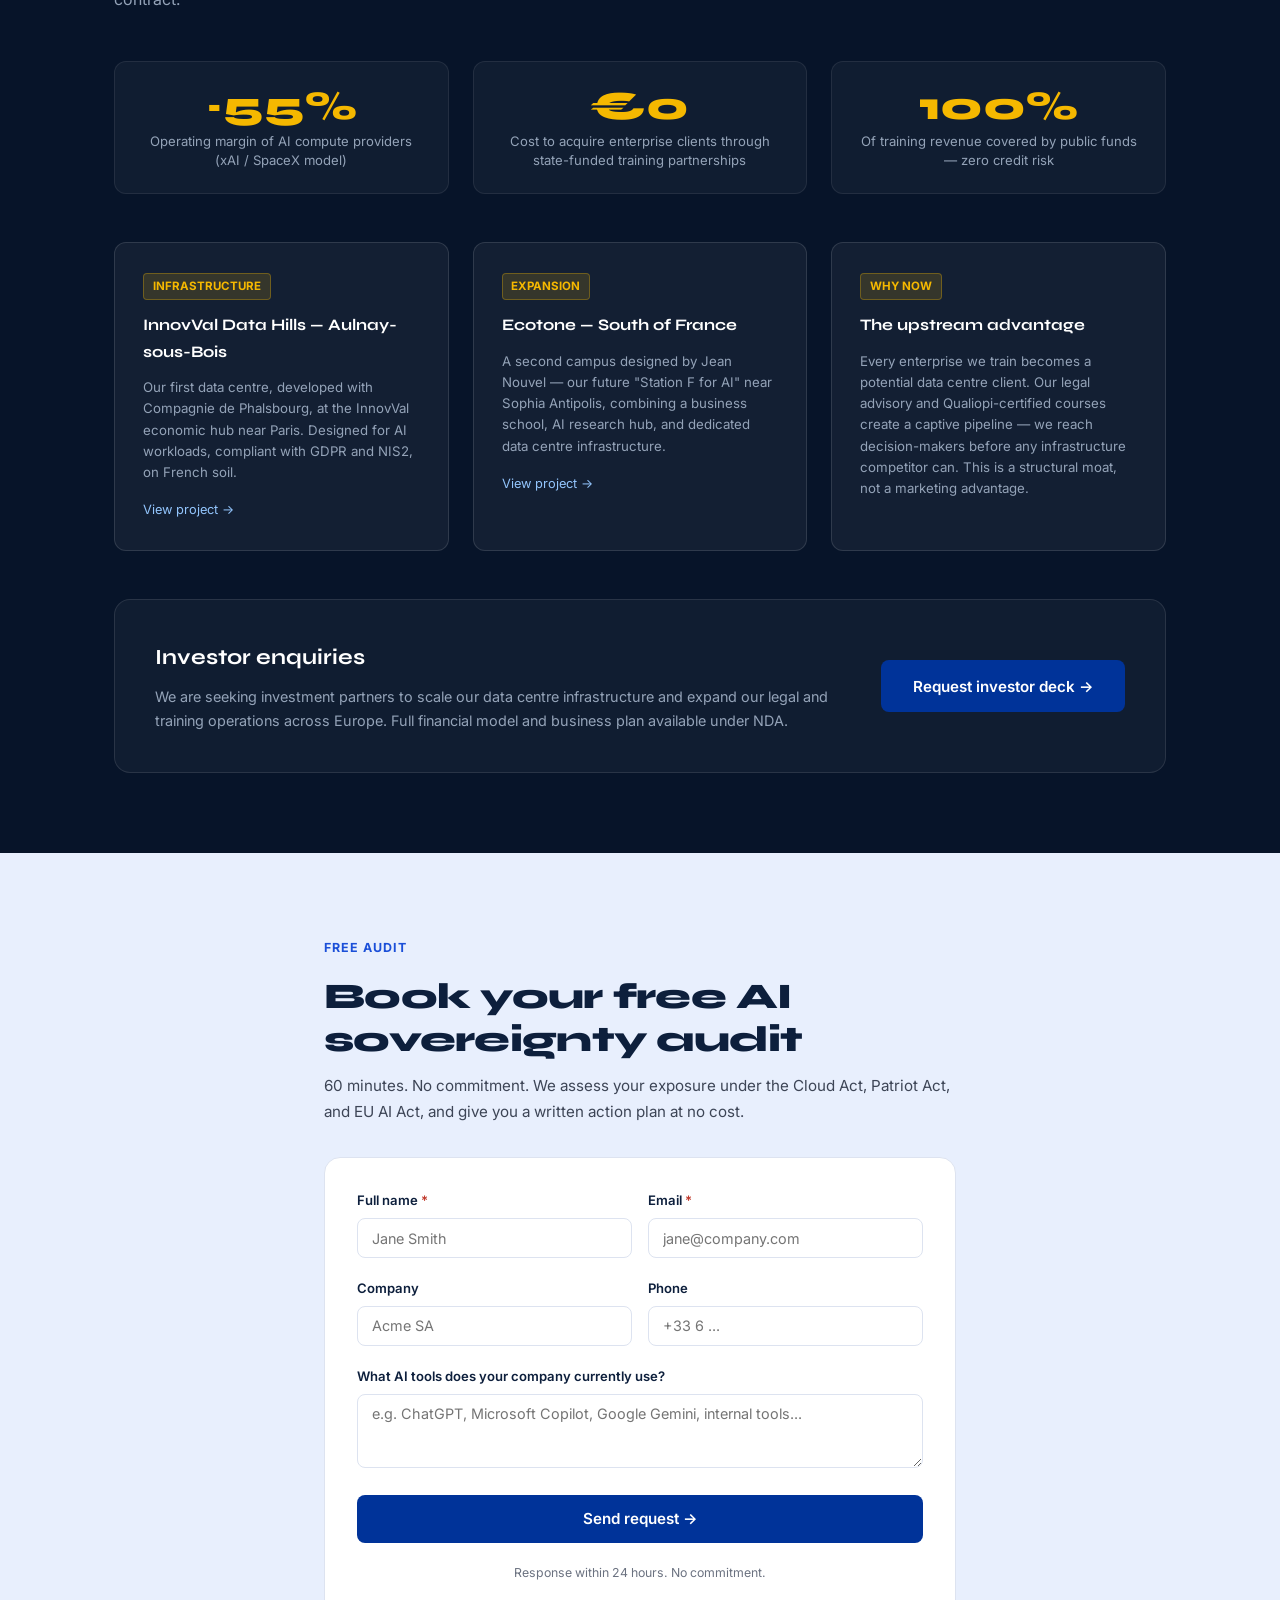
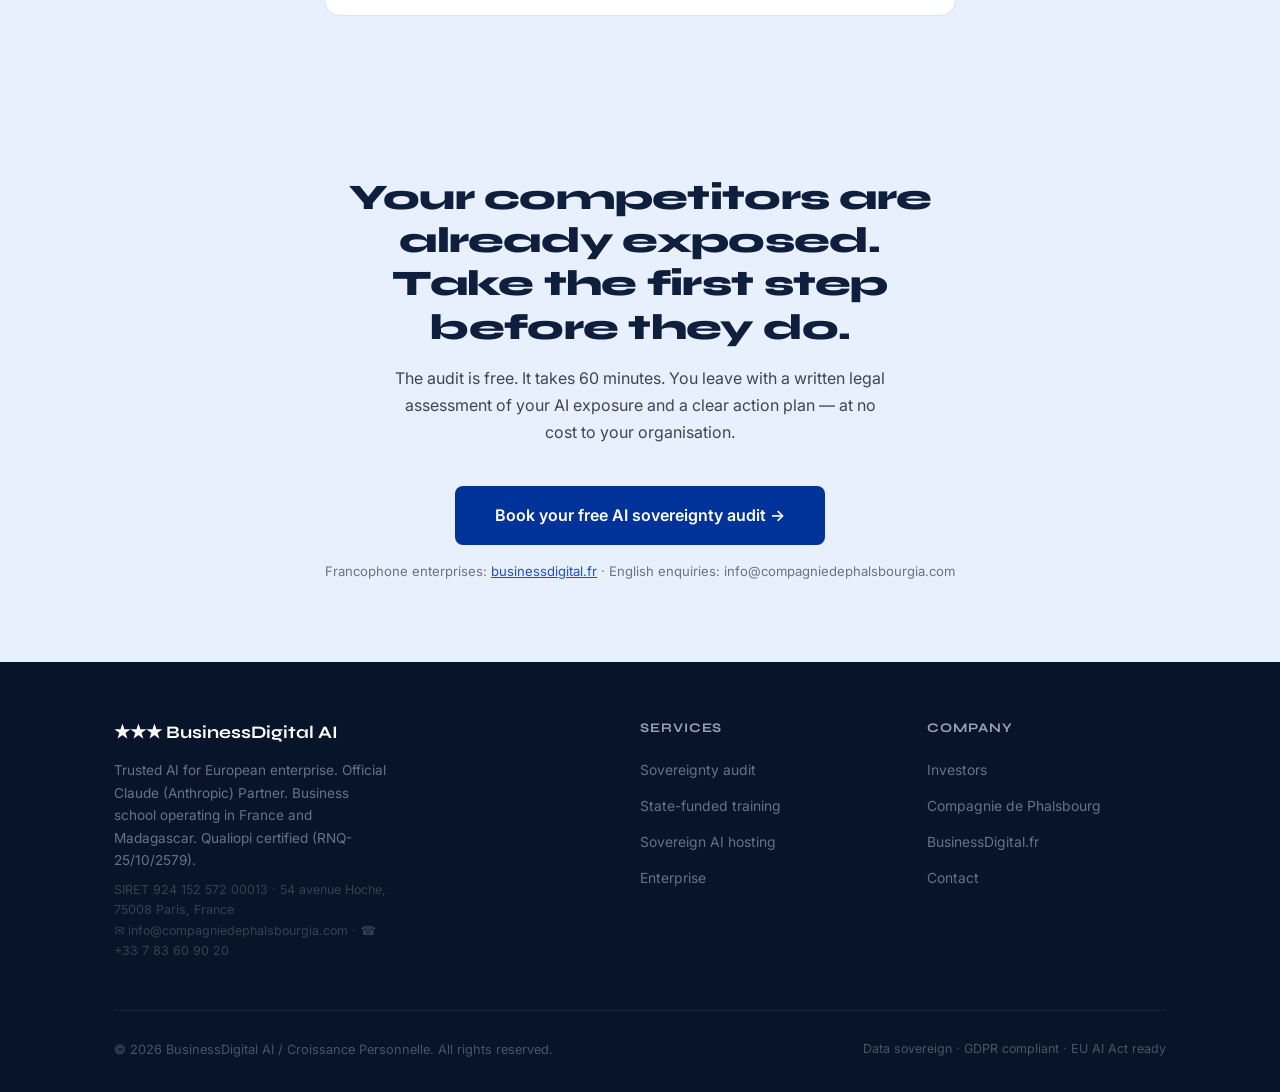
==== commit b6c6ba86: "feat: formulaire audit inline, envoi email franck.parienti@gmail.com" ====
--- a/index.html
+++ b/index.html
@@ -178,7 +178,7 @@
         <li><a href="#enterprise">Enterprise</a></li>
         <li><a href="#investors">Investors</a></li>
         <li><a href="#about">About</a></li>
-        <li><a href="https://businessdigital.fr" target="_blank" class="nav-cta">Book free audit →</a></li>
+        <li><a href="#audit-form" class="nav-cta">Book free audit →</a></li>
       </ul>
     </div>
   </div>
@@ -195,7 +195,7 @@
         <h1>Your AI. <em>Your data.</em><br>Inside Europe.</h1>
         <p class="hero-sub">The Cloud Act and Patriot Act give the US government direct access to any data held by American cloud providers — including your AI workloads. We give European enterprises a legally certified, open-source alternative that stays on European soil.</p>
         <div class="hero-actions">
-          <a href="https://businessdigital.fr/contact" class="btn-primary">Get a free audit →</a>
+          <a href="#audit-form" class="btn-primary">Get a free audit →</a>
           <a href="#investors" class="btn-secondary">Investor deck</a>
         </div>
         <div class="hero-badges">
@@ -388,7 +388,7 @@
               <div><p style="font-size:.87rem;font-weight:600;color:var(--navy)">Training and deployment</p><p style="font-size:.82rem;color:var(--muted)">Fully funded by the State — we handle all OPCO or FSE paperwork</p></div>
             </div>
           </div>
-          <a href="https://businessdigital.fr/contact" class="btn-primary" style="width:100%;justify-content:center">Book your free audit →</a>
+          <a href="#audit-form" class="btn-primary" style="width:100%;justify-content:center">Book your free audit →</a>
           <p style="font-size:.78rem;color:var(--muted);text-align:center;margin-top:.75rem">No commitment. Response within 24 hours.</p>
         </div>
       </div>
@@ -450,12 +450,91 @@
   </div>
 </section>
 
+
+<!-- AUDIT FORM -->
+<section class="section section--sky" id="audit-form">
+  <div class="container" style="max-width:680px">
+    <span class="section-label">Free audit</span>
+    <h2 class="section-h2" style="margin-bottom:.75rem">Book your free AI sovereignty audit</h2>
+    <p style="font-size:.95rem;color:var(--body);margin-bottom:2rem;line-height:1.7">60 minutes. No commitment. We assess your exposure under the Cloud Act, Patriot Act, and EU AI Act, and give you a written action plan at no cost.</p>
+
+    <div id="form-success" style="display:none;background:#f0faf5;border:1.5px solid #a3d9bb;border-radius:12px;padding:2rem;text-align:center">
+      <p style="font-size:1.1rem;font-weight:600;color:#065f46;font-family:'Syne',sans-serif">Request received.</p>
+      <p style="font-size:.9rem;color:#047857;margin-top:.5rem">We will be in touch within 24 hours.</p>
+    </div>
+
+    <form id="audit-form-el" style="background:var(--white);border:1px solid var(--border);border-radius:16px;padding:2rem;display:flex;flex-direction:column;gap:1.25rem">
+      <div style="display:grid;grid-template-columns:1fr 1fr;gap:1rem">
+        <div>
+          <label style="display:block;font-size:.82rem;font-weight:600;color:var(--navy);margin-bottom:.4rem">Full name <span style="color:#c0392b">*</span></label>
+          <input name="name" required placeholder="Jane Smith" style="width:100%;padding:.65rem .9rem;border:1px solid var(--border);border-radius:8px;font-size:.9rem;font-family:inherit;outline:none;transition:border-color .15s" onfocus="this.style.borderColor='var(--cobalt)'" onblur="this.style.borderColor='var(--border)'">
+        </div>
+        <div>
+          <label style="display:block;font-size:.82rem;font-weight:600;color:var(--navy);margin-bottom:.4rem">Email <span style="color:#c0392b">*</span></label>
+          <input name="email" type="email" required placeholder="jane@company.com" style="width:100%;padding:.65rem .9rem;border:1px solid var(--border);border-radius:8px;font-size:.9rem;font-family:inherit;outline:none;transition:border-color .15s" onfocus="this.style.borderColor='var(--cobalt)'" onblur="this.style.borderColor='var(--border)'">
+        </div>
+      </div>
+      <div style="display:grid;grid-template-columns:1fr 1fr;gap:1rem">
+        <div>
+          <label style="display:block;font-size:.82rem;font-weight:600;color:var(--navy);margin-bottom:.4rem">Company</label>
+          <input name="company" placeholder="Acme SA" style="width:100%;padding:.65rem .9rem;border:1px solid var(--border);border-radius:8px;font-size:.9rem;font-family:inherit;outline:none;transition:border-color .15s" onfocus="this.style.borderColor='var(--cobalt)'" onblur="this.style.borderColor='var(--border)'">
+        </div>
+        <div>
+          <label style="display:block;font-size:.82rem;font-weight:600;color:var(--navy);margin-bottom:.4rem">Phone</label>
+          <input name="phone" placeholder="+33 6 ..." style="width:100%;padding:.65rem .9rem;border:1px solid var(--border);border-radius:8px;font-size:.9rem;font-family:inherit;outline:none;transition:border-color .15s" onfocus="this.style.borderColor='var(--cobalt)'" onblur="this.style.borderColor='var(--border)'">
+        </div>
+      </div>
+      <div>
+        <label style="display:block;font-size:.82rem;font-weight:600;color:var(--navy);margin-bottom:.4rem">What AI tools does your company currently use?</label>
+        <textarea name="message" rows="3" placeholder="e.g. ChatGPT, Microsoft Copilot, Google Gemini, internal tools..." style="width:100%;padding:.65rem .9rem;border:1px solid var(--border);border-radius:8px;font-size:.9rem;font-family:inherit;resize:vertical;outline:none;transition:border-color .15s" onfocus="this.style.borderColor='var(--cobalt)'" onblur="this.style.borderColor='var(--border)'"></textarea>
+      </div>
+      <div id="form-error" style="display:none;color:#c0392b;font-size:.84rem;padding:.6rem .9rem;background:#fff0f0;border-radius:6px;border:1px solid #fcc"></div>
+      <button type="submit" id="form-btn" style="background:var(--eu-blue);color:var(--white);border:none;padding:.9rem 2rem;border-radius:8px;font-size:.95rem;font-weight:600;cursor:pointer;font-family:inherit;transition:background .15s" onmouseover="this.style.background='#0028a0'" onmouseout="this.style.background='var(--eu-blue)'">Send request →</button>
+      <p style="font-size:.77rem;color:var(--muted);text-align:center">Response within 24 hours. No commitment.</p>
+    </form>
+  </div>
+</section>
+
+<script>
+document.getElementById('audit-form-el').addEventListener('submit', async function(e) {
+  e.preventDefault();
+  var btn = document.getElementById('form-btn');
+  var errEl = document.getElementById('form-error');
+  btn.textContent = 'Sending…';
+  btn.disabled = true;
+  errEl.style.display = 'none';
+  var data = Object.fromEntries(new FormData(this));
+  try {
+    var res = await fetch('https://bxfwxrlfowjhynpdyqof.supabase.co/functions/v1/submit-audit-businessdigitalai', {
+      method: 'POST',
+      headers: {'Content-Type': 'application/json'},
+      body: JSON.stringify(data)
+    });
+    var json = await res.json();
+    if (json.ok) {
+      document.getElementById('audit-form-el').style.display = 'none';
+      document.getElementById('form-success').style.display = 'block';
+    } else {
+      errEl.textContent = 'An error occurred. Please try again or email info@compagniedephalsbourgia.com';
+      errEl.style.display = 'block';
+      btn.textContent = 'Send request →';
+      btn.disabled = false;
+    }
+  } catch(err) {
+    errEl.textContent = 'Connection error. Please email info@compagniedephalsbourgia.com';
+    errEl.style.display = 'block';
+    btn.textContent = 'Send request →';
+    btn.disabled = false;
+  }
+});
+</script>
+
 <!-- FINAL CTA -->
 <section class="section section--sky">
   <div class="container" style="text-align:center">
     <h2 class="section-h2" style="max-width:600px;margin:0 auto 1rem">Your competitors are already exposed. Take the first step before they do.</h2>
     <p style="font-size:1rem;color:var(--body);max-width:500px;margin:0 auto 2.5rem;line-height:1.7">The audit is free. It takes 60 minutes. You leave with a written legal assessment of your AI exposure and a clear action plan — at no cost to your organisation.</p>
-    <a href="https://businessdigital.fr/contact" class="btn-primary" style="font-size:1rem;padding:1rem 2.5rem">Book your free AI sovereignty audit →</a>
+    <a href="#audit-form" class="btn-primary" style="font-size:1rem;padding:1rem 2.5rem" href="#audit-form">Book your free AI sovereignty audit →</a>
     <p style="font-size:.82rem;color:var(--muted);margin-top:1rem">Francophone enterprises: <a href="https://businessdigital.fr" style="color:var(--cobalt)">businessdigital.fr</a> · English enquiries: info@compagniedephalsbourgia.com</p>
   </div>
 </section>
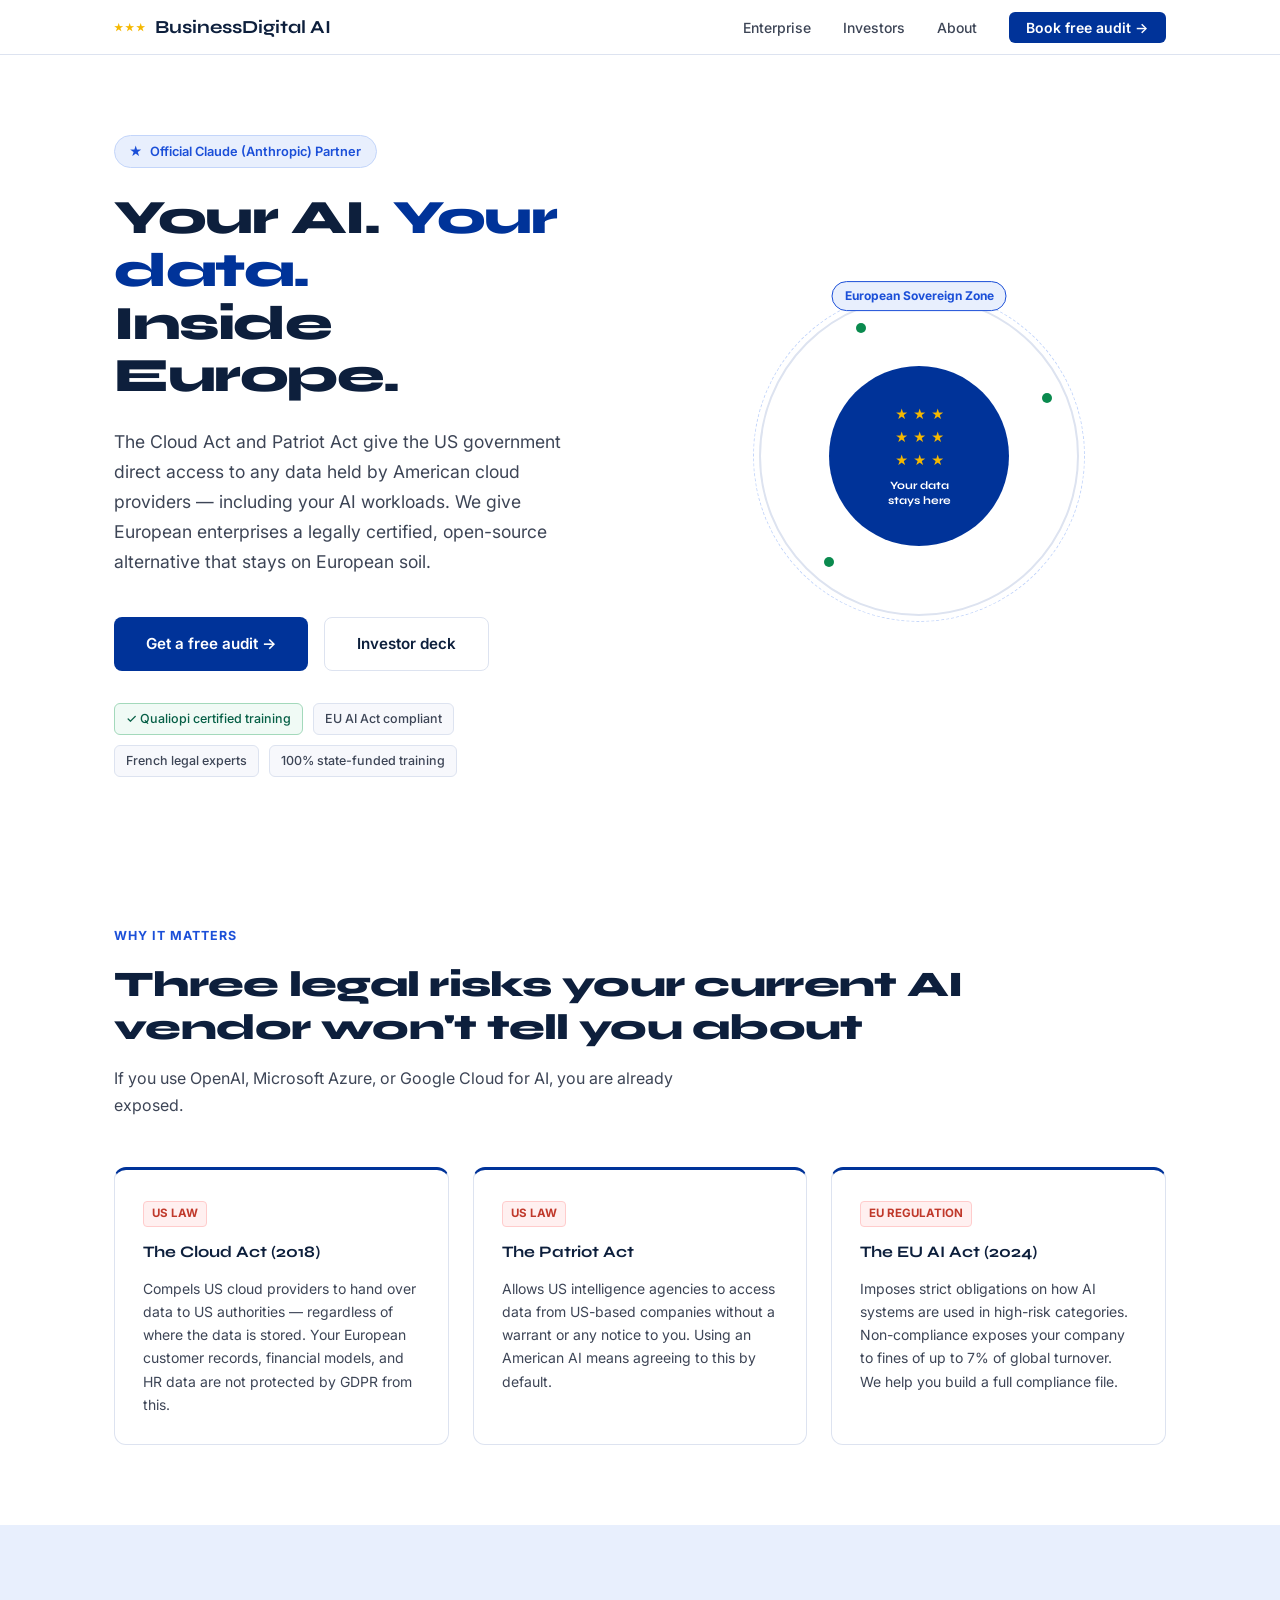
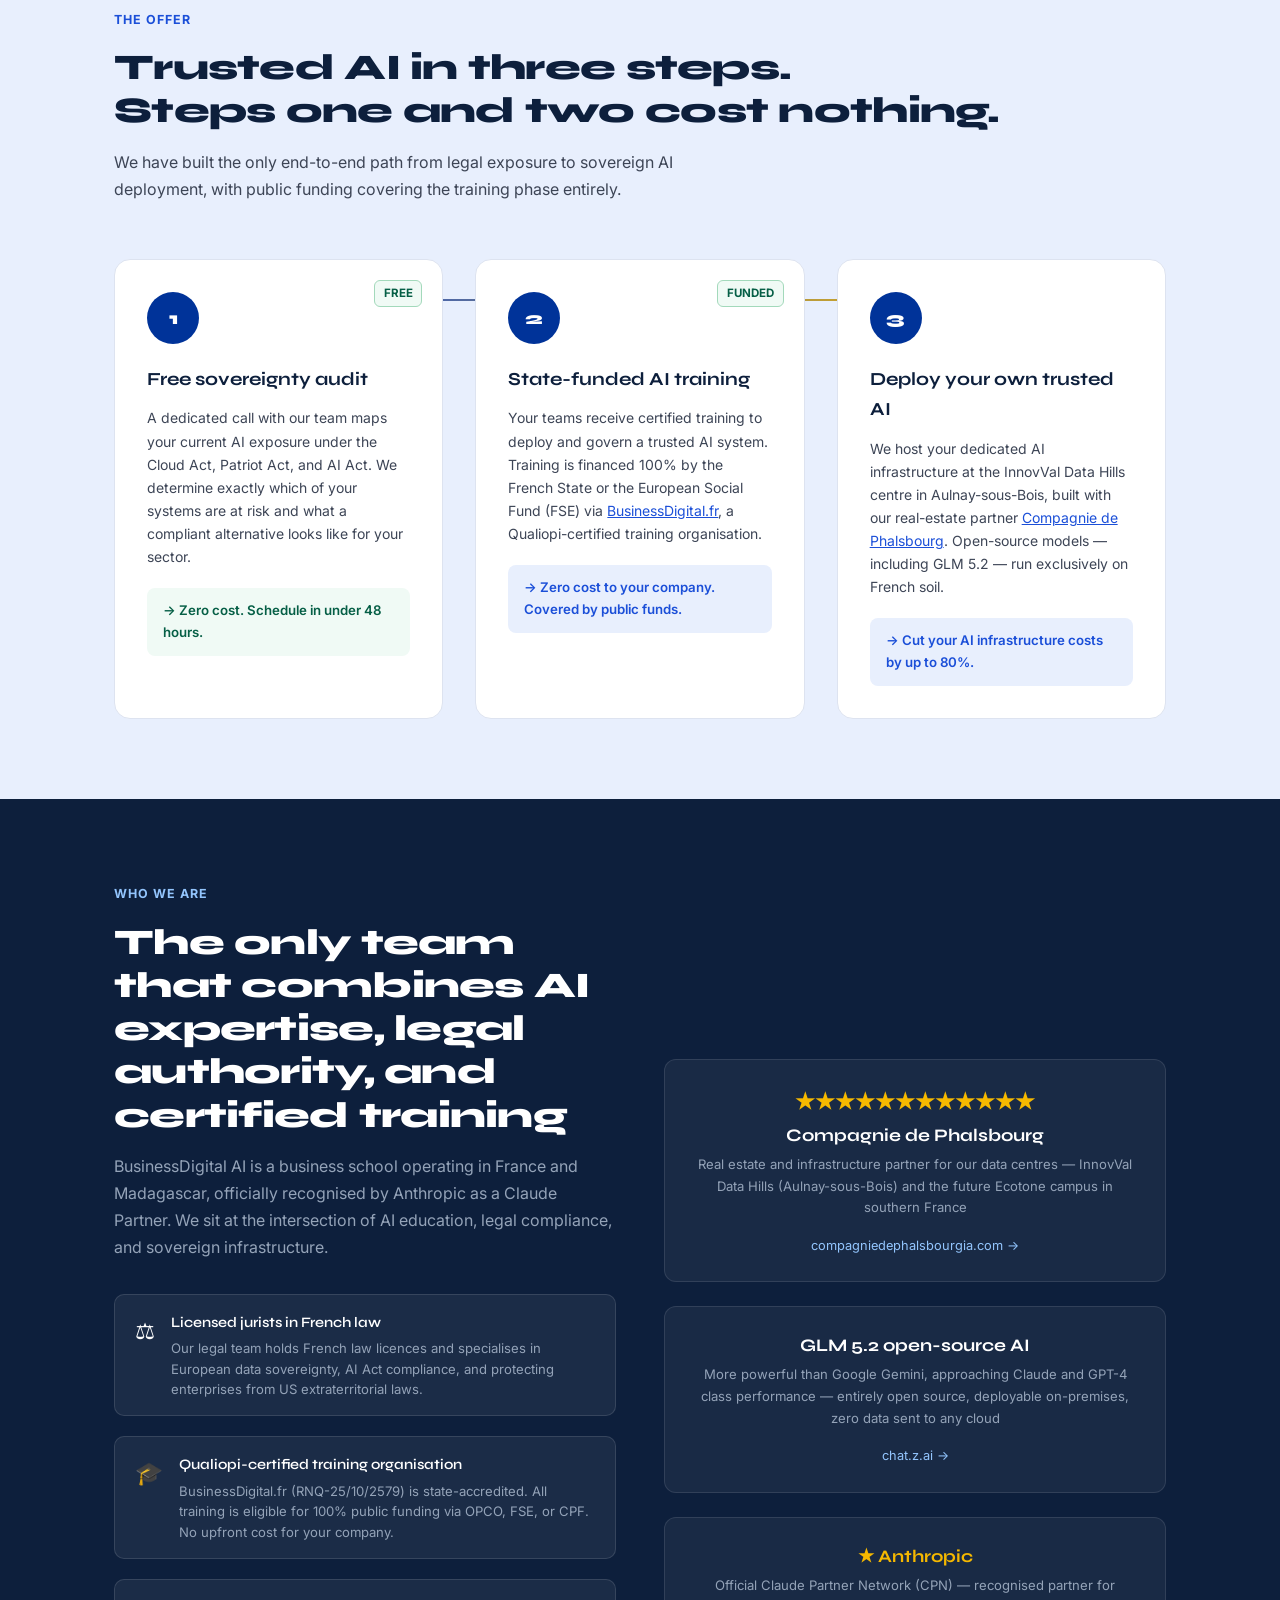
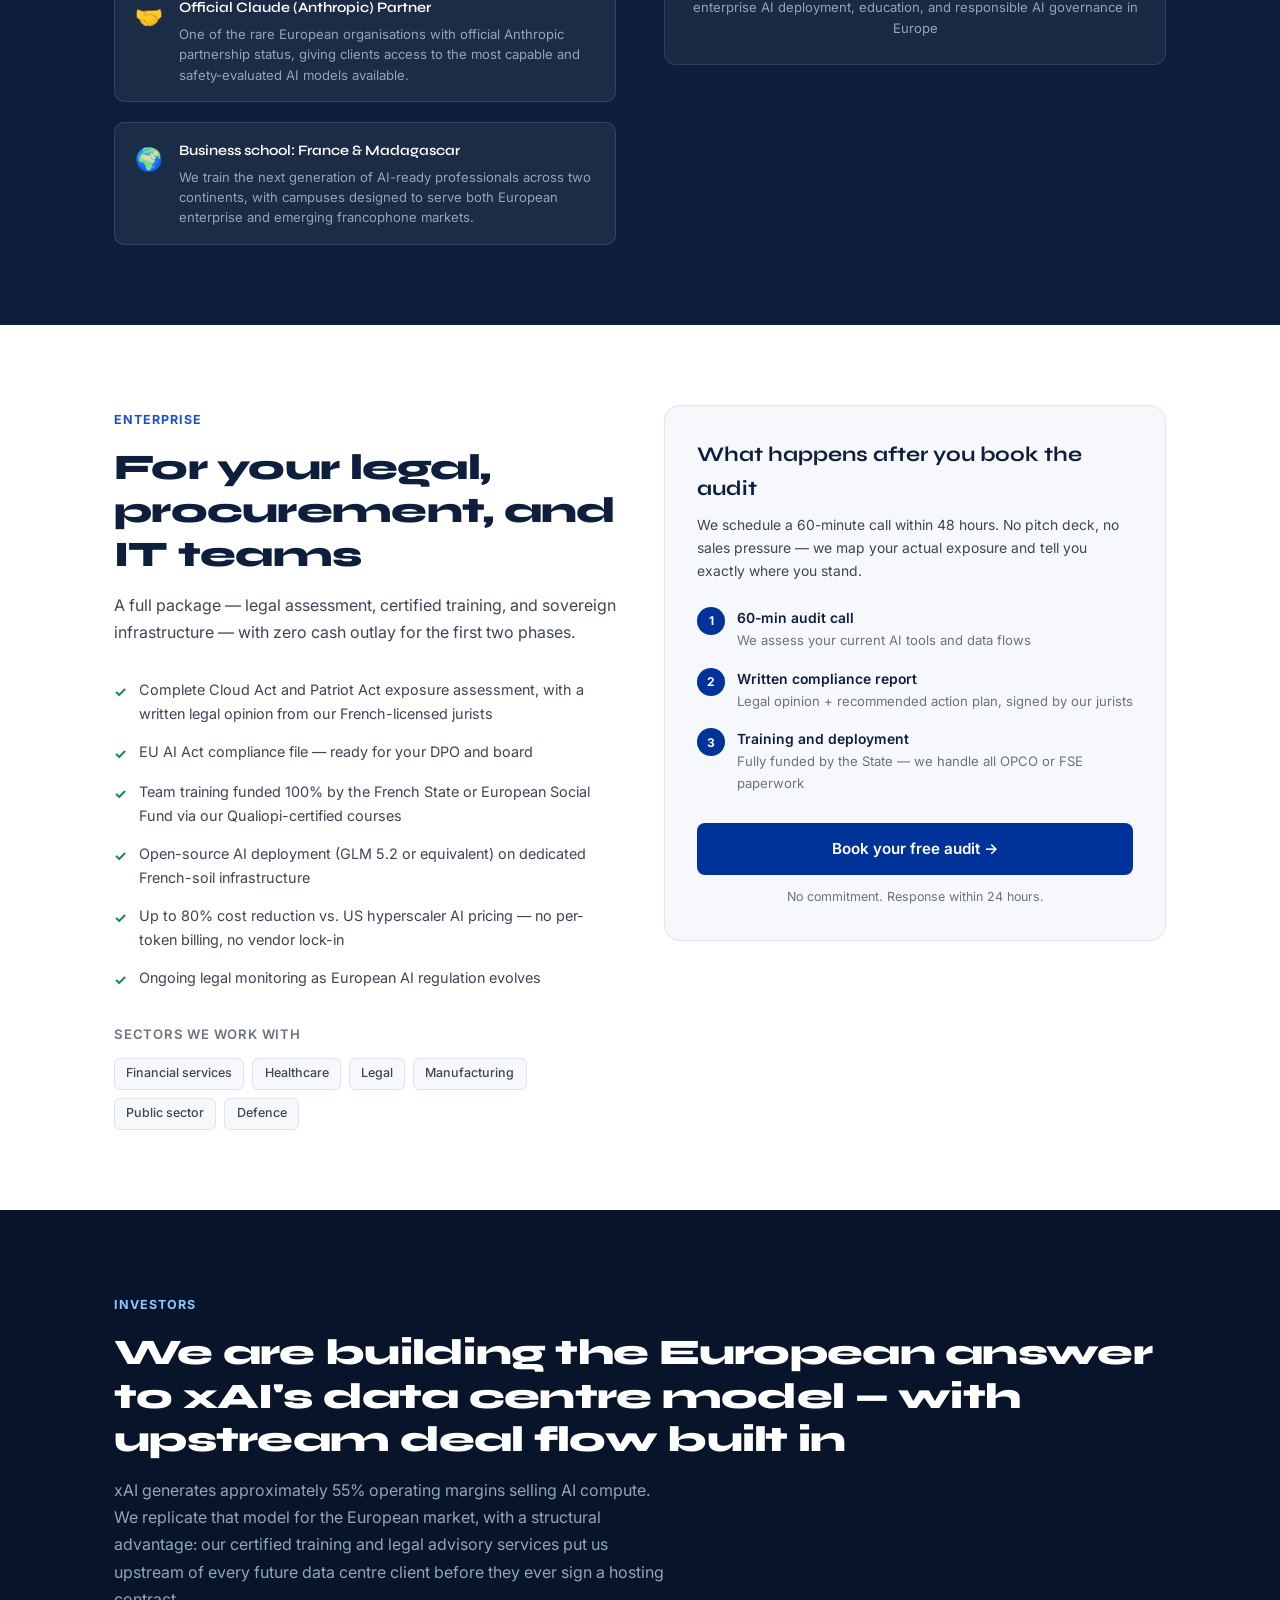
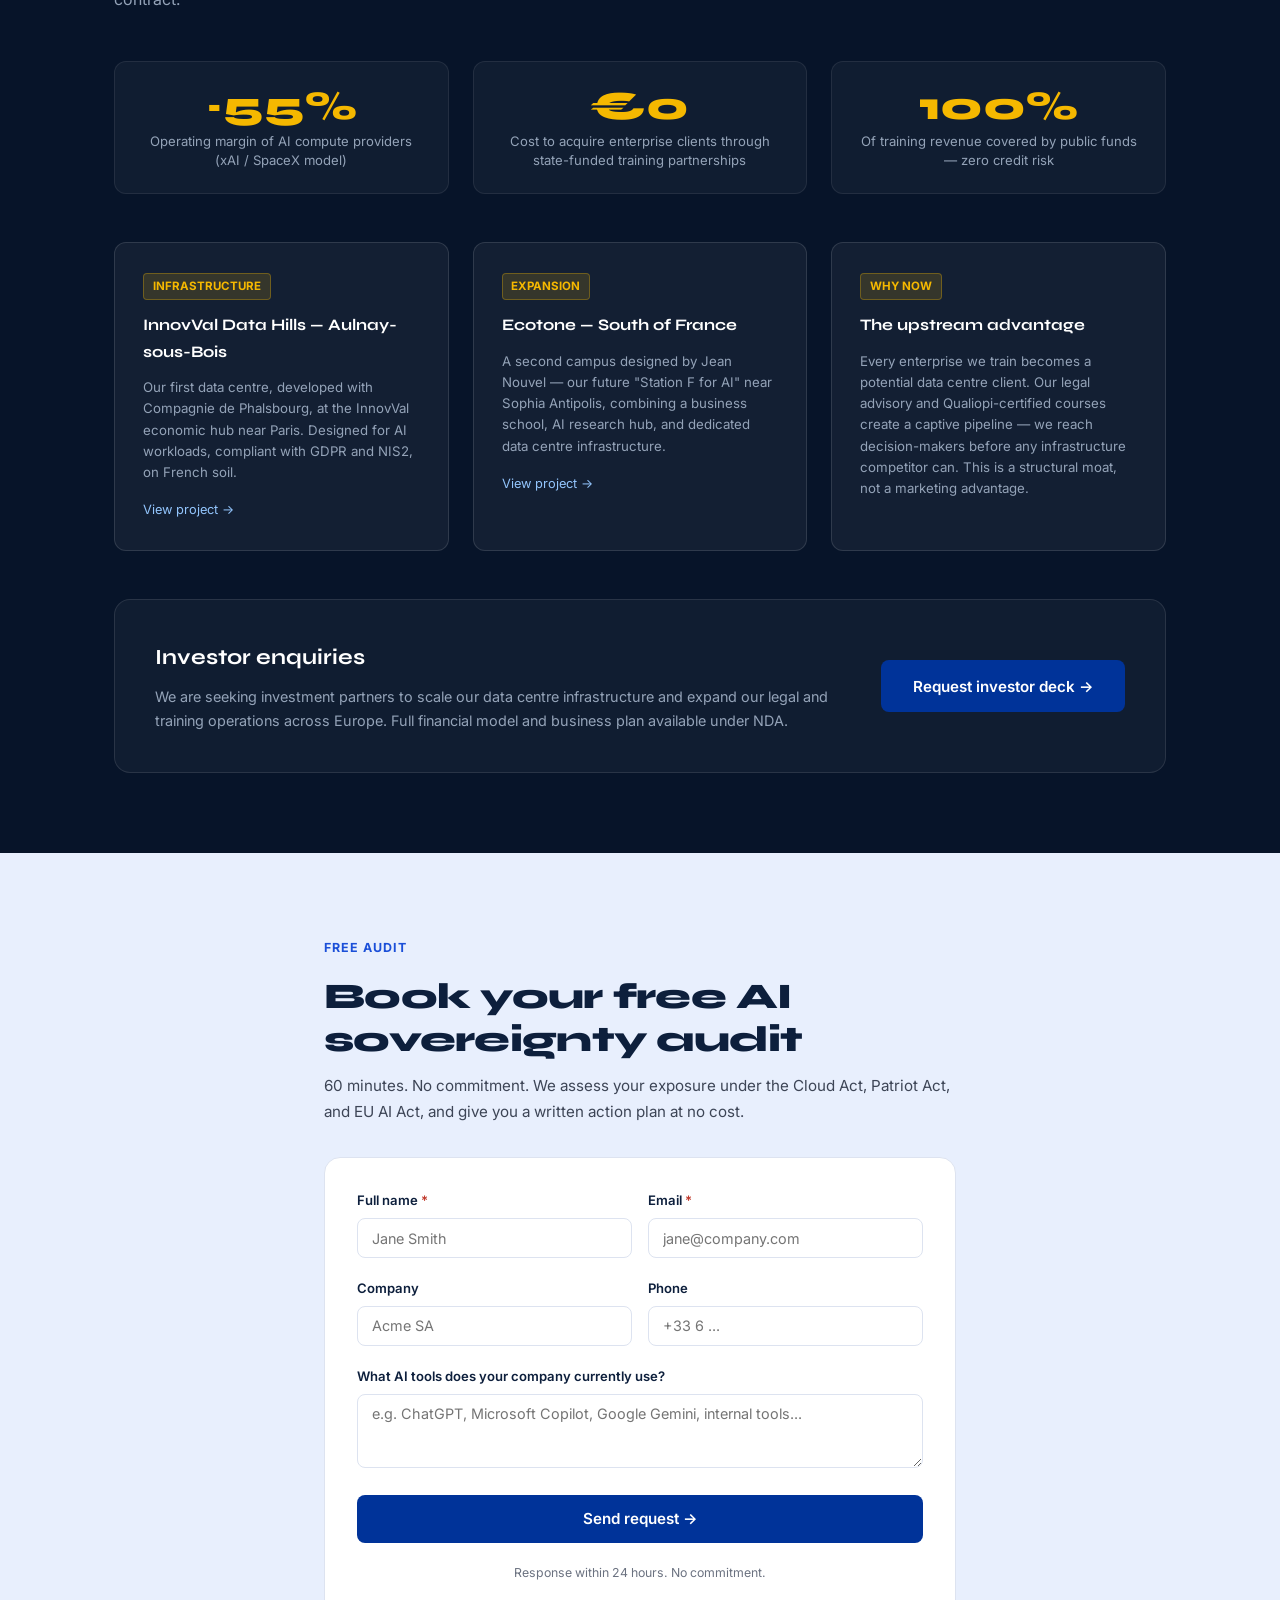
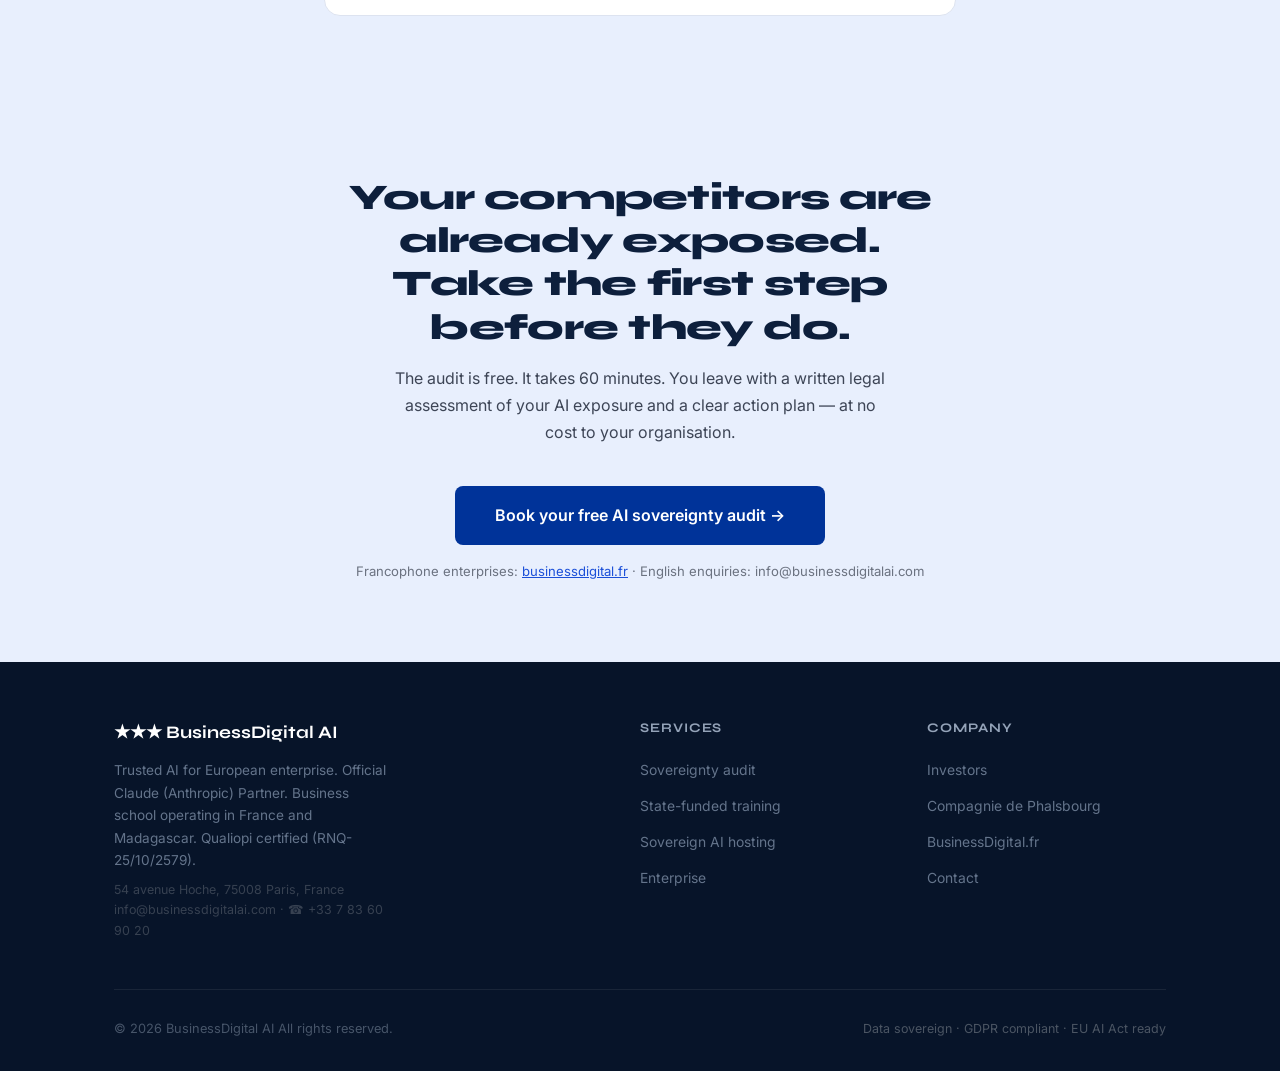
==== commit 230b79a8: "feat: enterprise+investor redesign (Spectral+brass), WhatsApp CTA, footer cleanup" ====
--- a/index.html
+++ b/index.html
@@ -3,7 +3,11 @@
 <head>
 <meta charset="UTF-8">
 <meta name="viewport" content="width=device-width, initial-scale=1.0">
+<meta name="description" content="Get a free AI sovereignty audit. We protect European enterprises from Cloud Act and Patriot Act exposure with state-funded training and open-source AI hosted on French soil.">
 <title>BusinessDigital AI — Trusted AI for European Enterprise</title>
+<meta property="og:type" content="website">
+<meta property="og:url" content="https://businessdigitalai.com/">
+<link rel="canonical" href="https://businessdigitalai.com/">
 <link rel="preconnect" href="https://fonts.googleapis.com">
 <link rel="preconnect" href="https://fonts.gstatic.com" crossorigin>
 <link href="https://fonts.googleapis.com/css2?family=Syne:wght@400;600;700;800&family=Inter:wght@300;400;500;600&display=swap" rel="stylesheet">
@@ -175,9 +179,9 @@
         BusinessDigital AI
       </a>
       <ul class="nav-links">
-        <li><a href="#enterprise">Enterprise</a></li>
-        <li><a href="#investors">Investors</a></li>
-        <li><a href="#about">About</a></li>
+        <li><a href="/enterprise">Enterprise</a></li>
+        <li><a href="/investors">Investors</a></li>
+        <li><a href="/about">About</a></li>
         <li><a href="#audit-form" class="nav-cta">Book free audit →</a></li>
       </ul>
     </div>
@@ -269,7 +273,7 @@
         <span class="step-free">FUNDED</span>
         <div class="step-number">2</div>
         <h3>State-funded AI training</h3>
-        <p>Your teams receive certified training to deploy and govern a trusted AI system. Training is financed 100% by the French State or the European Social Fund (FSE) via <a href="https://businessdigital.fr" style="color:var(--cobalt)">BusinessDigital.fr</a>, a Qualiopi-certified training organisation.</p>
+        <p>Your teams receive certified training to deploy and govern a trusted AI system. Training is financed 100% by the French State or the European Social Fund (FSE) via <a href="/#audit-form" style="color:var(--cobalt)">BusinessDigital.fr</a>, a Qualiopi-certified training organisation.</p>
         <div class="step-saving">→ Zero cost to your company. Covered by public funds.</div>
       </div>
       <div class="step-card">
@@ -444,7 +448,7 @@
         <p style="font-size:.9rem;color:#94a3b8;line-height:1.65">We are seeking investment partners to scale our data centre infrastructure and expand our legal and training operations across Europe. Full financial model and business plan available under NDA.</p>
       </div>
       <div style="flex-shrink:0">
-        <a href="mailto:info@compagniedephalsbourgia.com?subject=Investor%20enquiry%20—%20BusinessDigital%20AI" class="btn-primary">Request investor deck →</a>
+        <a href="mailto:info@businessdigitalai.com?subject=Investor%20enquiry%20—%20BusinessDigital%20AI" class="btn-primary">Request investor deck →</a>
       </div>
     </div>
   </div>
@@ -515,13 +519,13 @@
       document.getElementById('audit-form-el').style.display = 'none';
       document.getElementById('form-success').style.display = 'block';
     } else {
-      errEl.textContent = 'An error occurred. Please try again or email info@compagniedephalsbourgia.com';
+      errEl.textContent = 'An error occurred. Please try again or email info@businessdigitalai.com';
       errEl.style.display = 'block';
       btn.textContent = 'Send request →';
       btn.disabled = false;
     }
   } catch(err) {
-    errEl.textContent = 'Connection error. Please email info@compagniedephalsbourgia.com';
+    errEl.textContent = 'Connection error. Please email info@businessdigitalai.com';
     errEl.style.display = 'block';
     btn.textContent = 'Send request →';
     btn.disabled = false;
@@ -535,7 +539,7 @@
     <h2 class="section-h2" style="max-width:600px;margin:0 auto 1rem">Your competitors are already exposed. Take the first step before they do.</h2>
     <p style="font-size:1rem;color:var(--body);max-width:500px;margin:0 auto 2.5rem;line-height:1.7">The audit is free. It takes 60 minutes. You leave with a written legal assessment of your AI exposure and a clear action plan — at no cost to your organisation.</p>
     <a href="#audit-form" class="btn-primary" style="font-size:1rem;padding:1rem 2.5rem" href="#audit-form">Book your free AI sovereignty audit →</a>
-    <p style="font-size:.82rem;color:var(--muted);margin-top:1rem">Francophone enterprises: <a href="https://businessdigital.fr" style="color:var(--cobalt)">businessdigital.fr</a> · English enquiries: info@compagniedephalsbourgia.com</p>
+    <p style="font-size:.82rem;color:var(--muted);margin-top:1rem">Francophone enterprises: <a href="/#audit-form" style="color:var(--cobalt)">businessdigital.fr</a> · English enquiries: info@businessdigitalai.com</p>
   </div>
 </section>
 
@@ -546,7 +550,7 @@
       <div class="footer-brand">
         <div style="font-family:'Syne',sans-serif;font-weight:700;color:white;font-size:1.1rem">★★★ BusinessDigital AI</div>
         <p>Trusted AI for European enterprise. Official Claude (Anthropic) Partner. Business school operating in France and Madagascar. Qualiopi certified (RNQ-25/10/2579).</p>
-        <p style="margin-top:.5rem;font-size:.78rem;color:#374151">SIRET 924 152 572 00013 · 54 avenue Hoche, 75008 Paris, France<br>✉ info@compagniedephalsbourgia.com · ☎ +33 7 83 60 90 20</p>
+        <p style="margin-top:.5rem;font-size:.78rem;color:#374151">54 avenue Hoche, 75008 Paris, France<br>info@businessdigitalai.com · ☎ +33 7 83 60 90 20</p>
       </div>
       <div class="footer-col">
         <h4>Services</h4>
@@ -562,13 +566,13 @@
         <ul>
           <li><a href="#investors">Investors</a></li>
           <li><a href="https://compagniedephalsbourgia.com" target="_blank">Compagnie de Phalsbourg</a></li>
-          <li><a href="https://businessdigital.fr" target="_blank">BusinessDigital.fr</a></li>
-          <li><a href="mailto:info@compagniedephalsbourgia.com">Contact</a></li>
+          <li><a href="/#audit-form" target="_blank">BusinessDigital.fr</a></li>
+          <li><a href="mailto:info@businessdigitalai.com">Contact</a></li>
         </ul>
       </div>
     </div>
     <div class="footer-bottom">
-      <p>© 2026 BusinessDigital AI / Croissance Personnelle. All rights reserved.</p>
+      <p>© 2026 BusinessDigital AI All rights reserved.</p>
       <p style="color:#4b5563;font-size:.78rem">Data sovereign · GDPR compliant · EU AI Act ready</p>
     </div>
   </div>
